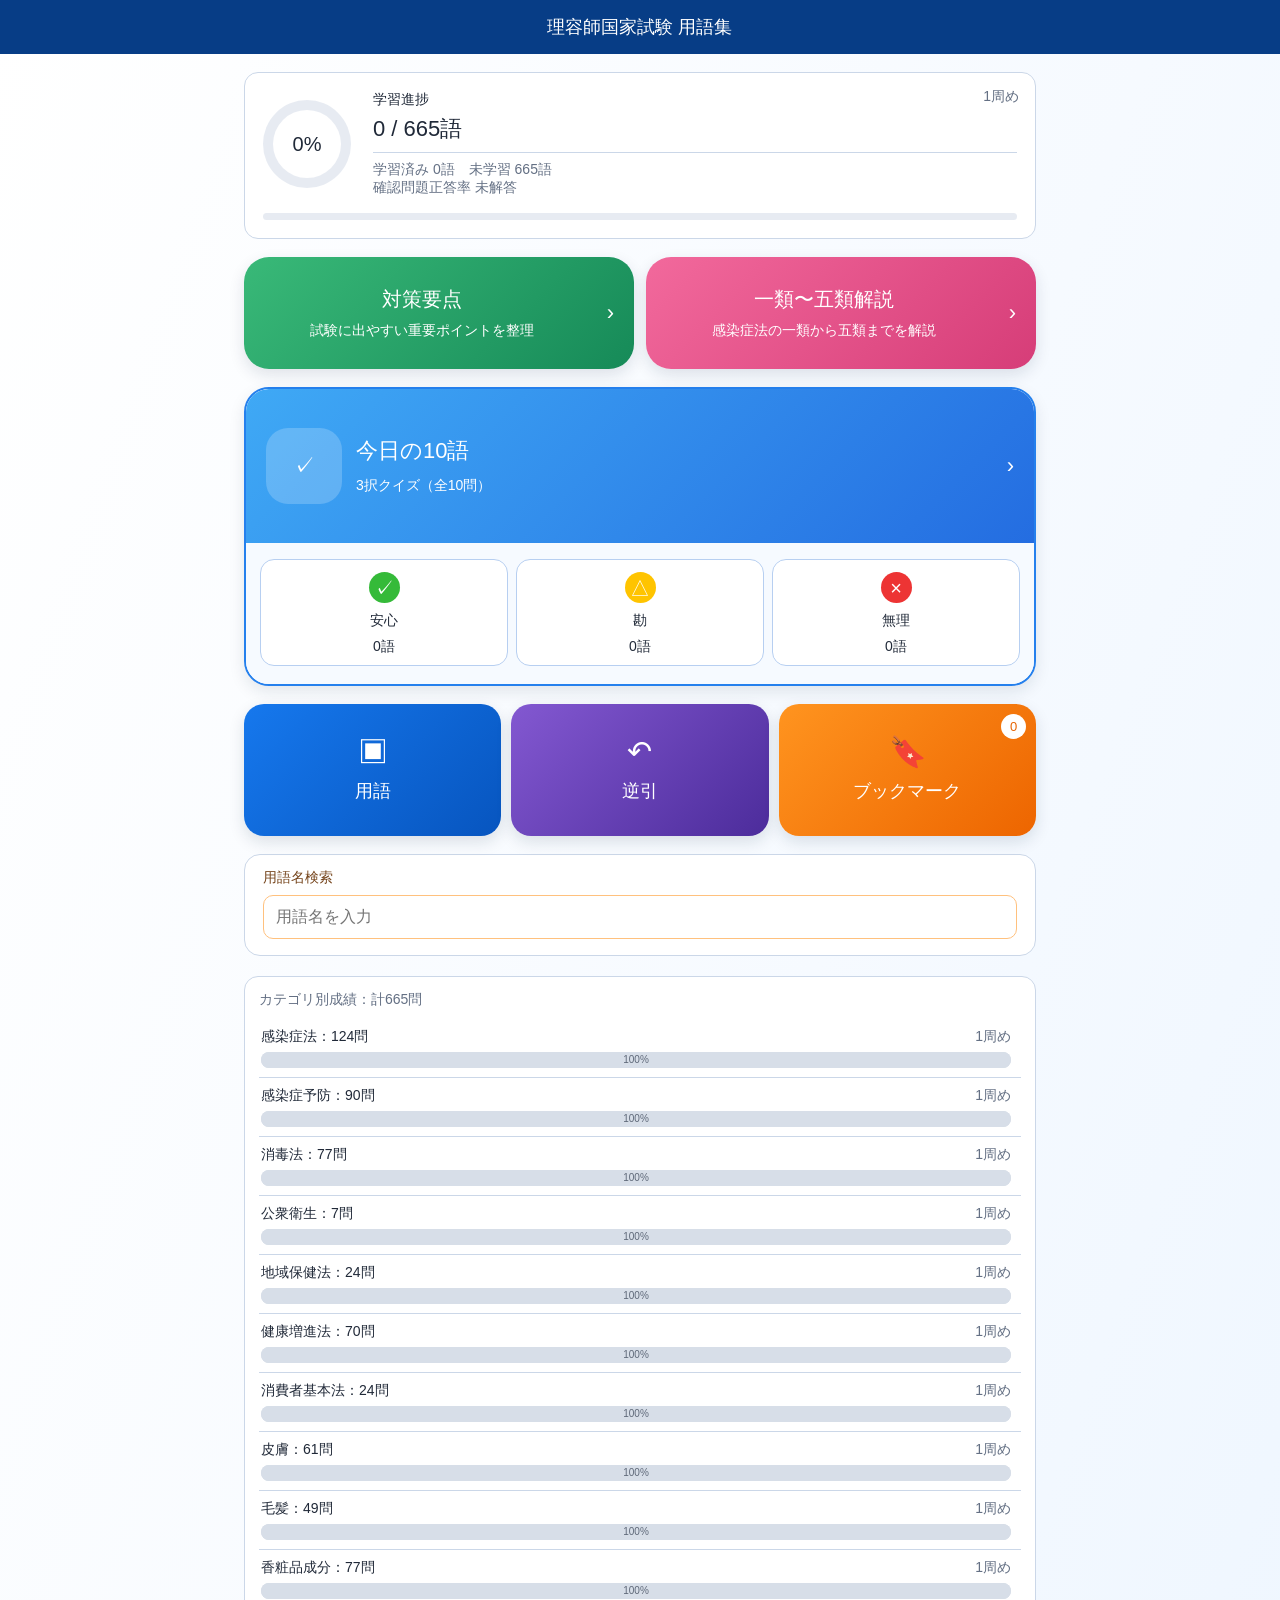
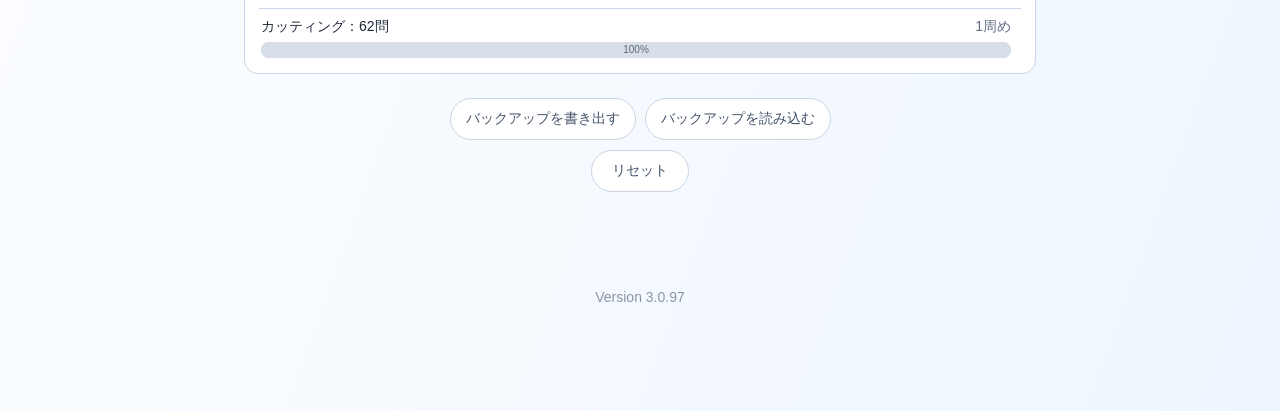
==== index.html @ 6ef1dea8 "Add files via upload" ====
<!doctype html>
<html lang="ja">
<head>
<meta charset="utf-8">
<meta name="viewport" content="width=device-width,initial-scale=1,viewport-fit=cover">
<title>理容師国家試験 用語集 Version 3.0.97</title>
<link rel="manifest" href="manifest.webmanifest">
<link rel="apple-touch-icon" href="apple-touch-icon.png">
<link rel="icon" type="image/png" sizes="32x32" href="favicon-32.png">
<link rel="icon" type="image/png" sizes="192x192" href="icon-192.png">
<link rel="stylesheet" href="style.css?v=3.0.97">
<style>
:root{--navy:#073d86;--blue:#3477d4;--line:#cbd7e8;--pale:#f5f9fe;--text:#202938;--muted:#647084;--green:#35ba39;--yellow:#ffc400;--red:#ed3434;--gray:#b9c2cf}*{box-sizing:border-box}body{margin:0;background:linear-gradient(110deg,#fff 0%,#f6faff 58%,#eef6ff 100%);color:var(--text);font-family:-apple-system,BlinkMacSystemFont,"Hiragino Sans","Yu Gothic",sans-serif;font-weight:400}.g-nav{position:sticky;top:0;z-index:30;display:grid;grid-template-columns:54px 1fr 54px;align-items:center;height:54px;padding:0 8px;background:var(--navy);color:#fff}.g-nav a{display:grid;place-items:center;height:44px;color:#fff;text-decoration:none;font-size:22px}.g-nav span{text-align:center;font-size:18px}.page{max-width:820px;margin:auto;padding:18px 14px 104px}.summary-card{display:grid;grid-template-columns:96px 1fr;gap:14px;align-items:center;padding:18px;border:1px solid var(--line);border-radius:14px;background:#fff}.ring{display:grid;place-items:center;width:88px;height:88px;border-radius:50%;background:conic-gradient(var(--blue) var(--progress),#e7ebf2 0);position:relative}.ring:before{content:'';position:absolute;inset:10px;border-radius:50%;background:#fff}.ring span{position:relative;font-size:20px}.summary-label{font-size:14px}.summary-main{margin:5px 0 8px;font-size:22px}.summary-sub{border-top:1px solid var(--line);padding-top:8px;font-size:14px;color:var(--muted)}.status-grid{display:grid;grid-template-columns:repeat(4,1fr);gap:8px;margin:13px 0 9px}.status-box{padding:12px 4px;border:1px solid var(--line);border-radius:12px;background:#fff;text-align:center;font-size:14px}.status-dot{display:block;width:18px;height:18px;margin:0 auto 7px;border-radius:50%}.status-box em{display:block;margin-top:3px;font-style:normal;font-size:16px}.status-box.safe .status-dot{background:var(--green)}.status-box.caution .status-dot{background:var(--yellow)}.status-box.danger .status-dot{background:var(--red)}.status-box.unlearned .status-dot{background:var(--gray)}.progress-line{height:7px;margin:12px 4px 22px;border-radius:9px;background:#e7ebf2;overflow:hidden}.progress-line i{display:block;height:100%;background:var(--blue)}.view-head{display:grid;grid-template-columns:42px 1fr 42px;align-items:center;margin-bottom:12px}.view-head button{height:40px;border:1px solid var(--line);border-radius:10px;background:#fff;font:inherit}.view-head h1{margin:0;text-align:center;font-size:18px;font-weight:400}.study-progress{height:7px;margin-bottom:15px;border-radius:6px;background:#e4eaf2;overflow:hidden}.study-progress i{display:block;height:100%;background:var(--blue)}.study-count{text-align:center;color:var(--muted);font-size:14px}.study-card,.term-card,.result-card{margin-top:12px;border:1px solid var(--line);border-radius:14px;background:#fff;overflow:hidden}.term-front{display:grid;place-items:center;min-height:230px;padding:24px;text-align:center}.term-front h2{margin:8px 0;font-size:22px;font-weight:400}.term-category{color:var(--muted);font-size:14px}.next-button{display:block;width:calc(100% - 28px);min-height:50px;margin:0 14px 14px;border:0;border-radius:10px;background:var(--navy);color:#fff;font:inherit;font-size:16px}.term-back{border-top:1px solid var(--line);padding:15px}.term-field{margin-bottom:13px;padding-bottom:13px;border-bottom:1px solid #e7ecf3}.term-label{margin-bottom:5px;color:var(--muted);font-size:14px}.term-value{line-height:1.72}.term-value ul{margin:0;padding-left:1.3em}.exam-points{margin-left:-5px;margin-right:-5px;padding:10px 7px;border:0;border-radius:8px;background:#fff8df}.source-details summary{padding:7px 0;color:var(--muted);font-size:14px;cursor:pointer}.source-content{padding:8px 0;font-size:14px;line-height:1.7}.source-content a{color:var(--navy)}.review-pill{display:inline-block;margin-top:6px;padding:3px 8px;border-radius:999px;background:#fff0cc;color:#765500;font-size:14px}.quiz{margin-top:14px;padding:14px;border-top:1px solid var(--line);background:#f8fbff}.quiz h3{margin:0 0 11px;font-size:16px;font-weight:400;line-height:1.6}.quiz-choice{display:flex;width:100%;min-height:46px;margin:7px 0;padding:10px;border:1px solid var(--line);border-radius:9px;background:#fff;text-align:left;font:inherit;line-height:1.5}.quiz-choice.correct{border-color:var(--green);background:#effbef}.quiz-choice.wrong{border-color:var(--red);background:#fff1f1}.quiz-result{margin-top:10px;padding:10px;border-radius:9px;background:#fff;line-height:1.6}.assessment{display:grid;grid-template-columns:repeat(4,minmax(0,1fr));gap:7px;padding:14px;border-top:1px solid var(--line)}.assessment button{min-width:0;min-height:48px;padding-left:3px;padding-right:3px;border:1px solid var(--line);border-radius:9px;background:#fff;font:inherit;font-size:14px}.assessment button.selected{box-shadow:0 0 0 2px var(--navy)}.next-review{padding:0 14px 12px;text-align:center;color:var(--muted);font-size:14px}.term-card summary{display:grid;grid-template-columns:22px minmax(0,1fr) auto;gap:8px;align-items:center;min-height:56px;padding:0 13px;cursor:pointer;list-style:none}.term-card summary::-webkit-details-marker{display:none}.term-card[open] .arrow{transform:rotate(90deg)}.term-card .next-button{display:block;width:calc(100% - 28px);min-height:50px;margin:0 14px 14px;border:0;border-radius:10px;background:var(--navy);color:#fff;font:inherit;font-size:16px}.term-back{border-top:1px solid var(--line)}.assessment-inline{display:grid;grid-template-columns:repeat(4,minmax(0,1fr));gap:6px;margin-top:12px}.assessment-inline button{min-width:0;min-height:42px;padding-left:2px;padding-right:2px;font-size:14px;border:1px solid var(--line);border-radius:8px;background:#fff}.empty{padding:40px 10px;text-align:center;color:var(--muted)}.result-card{padding:20px;text-align:center}.result-grid{display:grid;grid-template-columns:repeat(2,1fr);gap:8px;margin:16px 0}.result-grid div{padding:10px;border:1px solid var(--line);border-radius:9px}.due-label{color:#b32424;font-size:14px}@media(max-width:440px){.page{padding-left:11px;padding-right:11px}.summary-card{grid-template-columns:82px 1fr;padding:14px}.ring{width:76px;height:76px}.status-grid{gap:5px}.status-box{font-size:14px}.status-box em{font-size:14px}}

/* padding fix */
.inf-box, .box {
  padding: 16px 18px !important;
  line-height: 1.6;
}
</style>
<style>
.learning-mode-grid{display:grid;grid-template-columns:repeat(3,minmax(0,1fr));gap:10px;margin:0 0 18px}
.learning-mode-card{position:relative;display:grid;place-items:center;align-content:center;gap:12px;min-width:0;min-height:132px;padding:14px 6px;border:0;border-radius:20px;color:#fff;font:inherit;box-shadow:0 6px 16px rgba(16,35,63,.13)}
.learning-mode-card>span{font-size:30px;line-height:1}.learning-mode-card strong{font-size:18px;font-weight:400;white-space:nowrap}.learning-mode-card em{position:absolute;top:10px;right:10px;display:grid;place-items:center;min-width:25px;height:25px;padding:0 6px;border-radius:999px;background:#fff;color:#e66300;font-size:13px;font-style:normal}
.term-mode{background:linear-gradient(135deg,#1678ed,#0755bf)}.reverse-mode{background:linear-gradient(135deg,#8358d1,#4c2c9b)}.bookmark-mode{background:linear-gradient(135deg,#ff941f,#ed6500)}
.learning-card{height:calc(100svh - 112px);min-height:520px;overflow:hidden;border:1px solid var(--line);border-radius:24px;background:#fff;box-shadow:0 10px 30px rgba(0,0,0,.07)}
.learning-card>header{position:relative;z-index:2;height:68px;border-bottom:1px solid var(--line);background:#fff}.learning-card>header>span{position:absolute;top:18px;left:50%;transform:translateX(-50%);padding:8px 15px;border-radius:10px;background:#ef8a2f;color:#fff;font-size:13px;white-space:nowrap}.learning-card>header>em{position:absolute;top:27px;right:18px;color:var(--muted);font-size:12px;font-style:normal}
.learning-card-scroll{height:calc(100% - 68px);overflow-y:auto;overscroll-behavior:contain;-webkit-overflow-scrolling:touch}
.learning-hero{display:flex;align-items:center;justify-content:center;min-height:calc(100% - 1px);padding:32px 26px;text-align:center}.learning-hero h1{margin:0;font-size:42px;font-weight:400;line-height:1.35}
.learning-details{padding:0 26px}.learning-details>section{padding:22px 0;border-top:1px solid var(--line)}.learning-details h2{margin:0 0 10px;font-size:17px;font-weight:400}.learning-details div{font-size:16px;line-height:1.8}.learning-details .definition{color:#2f9470}.learning-details .point{color:#ef8a2f}.learning-details .mixup{color:#8a63b7}
.learning-actions{display:grid;grid-template-columns:repeat(3,1fr);gap:1px;margin-top:28px;border-top:1px solid var(--line);background:var(--line)}.learning-actions button{min-width:0;min-height:76px;padding:10px 3px;border:0;background:#fff;color:var(--text);font:inherit;font-size:12px}.learning-actions button span{display:block;margin-bottom:6px;font-size:21px}.learning-actions button:disabled{opacity:.4}
.reverse-question{font-size:30px;line-height:1.7}.reverse-answer{display:block;padding-top:16px}.reverse-answer>h1{margin:20px 26px 32px;text-align:center;font-size:40px;font-weight:400}
.related-list{display:grid;gap:7px;padding:14px 26px 22px;background:#fff}.related-list[hidden]{display:none}.related-list button{min-height:42px;border:1px solid var(--line);border-radius:9px;background:#fff;font:inherit}
@media(max-width:380px){.learning-mode-grid{gap:7px}.learning-mode-card{min-height:116px;border-radius:17px}.learning-mode-card strong{font-size:16px}.learning-card{height:calc(100svh - 102px);min-height:440px}.learning-hero h1{font-size:36px}.reverse-question{font-size:26px}}
</style>
<style>
.session-navigation{display:grid;grid-template-columns:1fr 1fr;gap:8px;padding:0 14px 14px}
.session-navigation button{min-height:50px;border:1px solid var(--line);border-radius:10px;background:#fff;color:var(--text);font:inherit;font-size:16px}
.session-navigation .session-next{border-color:var(--navy);background:var(--navy);color:#fff}
.status-box{color:var(--text);font:inherit;cursor:pointer;-webkit-tap-highlight-color:transparent}
.status-box:active{transform:scale(.98);filter:brightness(.98)}
.status-box:focus-visible{outline:3px solid rgba(52,119,212,.35);outline-offset:2px}
.status-message{position:fixed;z-index:60;left:50%;bottom:24px;transform:translateX(-50%);display:flex;align-items:center;gap:14px;width:min(520px,calc(100% - 28px));padding:14px 16px;border:1px solid var(--line);border-radius:12px;background:#fff;box-shadow:0 12px 30px rgba(16,35,63,.18);font-size:14px}
.status-message span{flex:1}.status-message button{width:36px;height:36px;border:1px solid var(--line);border-radius:9px;background:#fff;color:var(--text);font:inherit;font-size:20px}

/* padding fix */
.inf-box, .box {
  padding: 16px 18px !important;
  line-height: 1.6;
}
</style>
<style>
.status-bookmark{display:block;height:18px;margin:0 auto 7px;font-size:18px;line-height:18px}
@media(max-width:440px){.summary-main{font-size:18px;line-height:1.4}.status-bookmark{font-size:16px}}

/* padding fix */
.inf-box, .box {
  padding: 16px 18px !important;
  line-height: 1.6;
}
</style>
<style>
.g-nav .g-title{overflow:hidden;text-overflow:ellipsis;white-space:nowrap;font-size:18px}
.g-nav .header-nav-button{display:grid;place-items:center;width:44px;height:44px;padding:0;border:0;background:transparent;color:#fff;font:inherit;font-size:22px;line-height:1;cursor:pointer}
.g-nav .header-nav-button:focus-visible{outline:3px solid rgba(255,255,255,.55);outline-offset:-3px}.g-nav .header-nav-button[hidden]{visibility:hidden;display:grid!important}@media(max-width:440px){.g-nav .g-title{font-size:16px}}

/* padding fix */
.inf-box, .box {
  padding: 16px 18px !important;
  line-height: 1.6;
}
</style>
<style>
.flash-study-card{overflow:visible}
.flash-card{display:block;width:calc(100% - 28px);min-height:300px;margin:14px;padding:24px;border:1px solid var(--line);border-radius:14px;background-color:#FFF8D6;background-image:radial-gradient(circle at 10px 16px,#fff 0 4px,#d9d9d9 4.5px 5.5px,transparent 6px),repeating-linear-gradient(to bottom,transparent 0 31px,rgba(118,158,205,.22) 31px 32px);background-size:20px 34px,100% 32px;background-position:left top,left top;background-repeat:repeat-y,repeat;box-shadow:0 5px 14px rgba(16,35,63,.12);color:var(--text);font:inherit;text-align:left;cursor:pointer;touch-action:pan-y;-webkit-user-select:none;user-select:none;-webkit-tap-highlight-color:transparent}
.flash-card.is-back{background-color:#FDECEF;background-image:radial-gradient(circle at calc(100% - 10px) 16px,#fff 0 4px,#d9d9d9 4.5px 5.5px,transparent 6px),repeating-linear-gradient(to bottom,transparent 0 31px,rgba(118,158,205,.22) 31px 32px);background-size:20px 34px,100% 32px;background-position:right top,left top;background-repeat:repeat-y,repeat}
.flash-front{display:grid;grid-template-rows:auto 1fr;min-height:250px;text-align:center}
.flash-front .term-category,.flash-back .term-category{text-align:center;margin-bottom:14px}
.flash-front .flash-term-main{display:grid;place-items:center;align-self:stretch}
.flash-front h2{margin:8px 0;font-size:22px;font-weight:400}.term-reading{max-width:100%;margin-top:8px;color:var(--muted);font-size:14px;font-weight:400;line-height:1.5;text-align:center;white-space:normal;overflow-wrap:anywhere;writing-mode:horizontal-tb}
.recall-guide{margin-top:22px;color:var(--text);font-size:14px;line-height:1.6}.recall-guide>span{display:block;color:var(--muted);font-size:14px}.recall-guide>strong{display:block;margin-top:5px;font-size:14px;font-weight:400}.flash-hint{margin-top:14px;padding:10px;border:1px solid rgba(52,119,212,.25);border-radius:9px;background:rgba(255,255,255,.72);font-size:14px}.flash-hint span{display:block;margin-bottom:3px;color:var(--blue);font-size:14px}.flash-learning-actions{display:grid;grid-template-columns:repeat(2,minmax(0,1fr));gap:8px;padding:0 14px 8px}.flash-learning-actions button{min-width:0;min-height:44px;border:1px solid var(--navy);border-radius:9px;background:#fff;color:var(--navy);font:inherit;font-size:14px}.flash-learning-actions button:last-child{background:var(--navy);color:#fff}.flash-learning-actions button:disabled{opacity:.55}
.flash-back{min-height:250px}
.exam-points{background:transparent}
.flash-count-bottom{margin:14px 0 0;text-align:center;color:var(--muted);font-size:14px}
.flash-actions{padding:0 14px 7px}
.flash-actions button{width:100%;min-height:44px;border:1px solid var(--line);border-radius:9px;background:#fff;font:inherit}
@media(max-width:440px){.flash-card{min-height:270px;padding:18px}.flash-front{min-height:220px}.flash-front h2{font-size:22px}}

/* padding fix */
.inf-box, .box {
  padding: 16px 18px !important;
  line-height: 1.6;
}
</style>

<style>
.home-feature-grid{display:grid;grid-template-columns:repeat(2,minmax(0,1fr));gap:16px;margin:18px 0}
.home-feature-card{display:grid;grid-template-columns:76px minmax(0,1fr) 24px;gap:14px;align-items:center;min-height:154px;padding:20px;border:0;border-radius:25px;color:#fff;text-align:left;font:inherit;cursor:pointer;box-shadow:0 6px 16px rgba(16,35,63,.12)}
.feature-flash{background:linear-gradient(135deg,#3fa9f5 0%,#246de1 100%)}
.feature-weak{background:linear-gradient(135deg,#ffb43f 0%,#ff781f 100%)}
.home-feature-icon{display:grid;place-items:center;width:76px;height:76px;border-radius:22px;background:rgba(255,255,255,.20);font-size:22px;line-height:1}
.home-feature-copy{min-width:0}.home-feature-copy strong{display:block;font-size:22px;font-weight:400;white-space:nowrap}.home-feature-copy small{display:block;margin-top:10px;font-size:14px;line-height:1.4;color:#fff}
.home-feature-arrow{justify-self:end;font-size:22px;font-weight:300;line-height:1}
.home-bookmark-card{display:grid;grid-template-columns:44px minmax(0,1fr) 24px;grid-template-rows:auto;gap:12px;align-items:center;width:100%;min-width:0;min-height:76px;margin:0 0 18px;padding:14px 18px;border:1px solid var(--line);border-radius:16px;background:#fff;color:var(--text);text-align:left;font:inherit;cursor:pointer;overflow:hidden}.home-bookmark-card>span:first-child{display:grid;grid-column:1;grid-row:1;place-items:center;width:44px;font-size:22px;line-height:1}.home-bookmark-card>span:nth-child(2){display:block;grid-column:2;grid-row:1;min-width:0;writing-mode:horizontal-tb;word-break:keep-all;overflow-wrap:normal}.home-bookmark-card strong{display:block;max-width:100%;font-size:18px;font-weight:400;line-height:1.35;white-space:nowrap;writing-mode:horizontal-tb}.home-bookmark-card small{display:block;margin-top:3px;color:var(--muted);font-size:14px;line-height:1.35;white-space:nowrap;writing-mode:horizontal-tb}.home-bookmark-card .home-feature-arrow{grid-column:3;grid-row:1;justify-self:end;align-self:center;color:var(--blue);font-size:22px;line-height:1;writing-mode:horizontal-tb}
.flash-card{height:clamp(360px,62vh,560px);min-height:0;overflow:hidden}.flash-front,.flash-back{height:100%;min-height:0}.flash-back{overflow-y:auto;overscroll-behavior:contain;padding-right:5px}.flash-front{align-content:stretch;overflow-y:auto;overscroll-behavior:contain}
@media(max-width:620px){.home-feature-grid{gap:10px}.home-feature-card{grid-template-columns:58px minmax(0,1fr) 18px;gap:10px;min-height:128px;padding:14px;border-radius:20px}.home-feature-icon{width:58px;height:58px;border-radius:17px;font-size:22px}.home-feature-copy strong{font-size:20px}.home-feature-copy small{font-size:14px}.home-feature-arrow{font-size:22px}}
@media(max-width:440px){.home-feature-grid{grid-template-columns:repeat(2,minmax(0,1fr));gap:8px}.home-feature-card{grid-template-columns:1fr 15px;grid-template-rows:auto auto;min-height:150px;padding:12px}.home-feature-icon{grid-column:1;width:50px;height:50px;font-size:22px}.home-feature-copy{grid-column:1/-1}.home-feature-copy strong{font-size:18px;white-space:normal}.home-feature-copy small{margin-top:5px;font-size:14px}.home-feature-arrow{grid-column:2;grid-row:1;align-self:center;font-size:22px}.home-bookmark-card{grid-template-columns:40px minmax(0,1fr) 20px;gap:10px;min-height:74px;padding:13px 15px}.home-bookmark-card>span:first-child{width:40px;font-size:22px}.home-bookmark-card strong{font-size:16px}.home-bookmark-card small{font-size:14px}.home-bookmark-card .home-feature-arrow{font-size:22px}.flash-card{height:clamp(340px,58vh,500px);padding:18px}}

/* padding fix */
.inf-box, .box {
  padding: 16px 18px !important;
  line-height: 1.6;
}
</style>
<style>
.quiz-progress-card{grid-template-columns:96px minmax(0,1fr);margin-bottom:18px}.quiz-progress-card .quiz-progress-line{grid-column:1/-1;width:100%;margin:2px 0 0}.quiz-home-group,.card-home-group{overflow:hidden;border-radius:25px;background:#fff;box-shadow:0 6px 16px rgba(16,35,63,.10)}.quiz-home-group{margin-bottom:18px;border:2px solid #2580ed}.card-home-group{margin-bottom:18px;border:2px solid #ff8a1d}.quiz-home-group .home-feature-card,.card-home-group .home-feature-card{width:100%;margin:0;border-radius:22px 22px 0 0;box-shadow:none}.quiz-home-results{padding:16px 14px 18px;background:#f6faff}.quiz-home-results h2{margin:0 0 13px;font-size:18px;font-weight:400}.quiz-home-results>div{display:grid;grid-template-columns:repeat(4,minmax(0,1fr));gap:8px}.quiz-home-results button{display:grid;justify-items:center;align-content:center;min-width:0;min-height:101px;padding:12px 3px 9px;border:1px solid #b7cff1;border-radius:14px;background:#fff;color:var(--text);font:inherit;cursor:pointer}.quiz-home-results button>span{display:grid;place-items:center;width:31px;height:31px;margin-bottom:8px;border-radius:50%;background:var(--green);color:#fff;font-size:20px;line-height:1}.quiz-home-results .result-second>span{background:var(--yellow)}.quiz-home-results .result-wrong>span{background:var(--red)}.quiz-home-results .result-unable>span{background:transparent;font-size:22px}.quiz-home-results button strong{font-size:14px;font-weight:400;line-height:1.35}.quiz-home-results button em{margin-top:8px;font-style:normal;font-size:20px;white-space:nowrap}.card-home-group .home-bookmark-card{margin:0;border:0;border-top:1px solid #ffd3a7;border-radius:0 0 22px 22px;background:#fff9f1}.card-home-group .home-bookmark-card .home-feature-arrow{color:#ff7a10}
@media(max-width:440px){.quiz-progress-card{grid-template-columns:82px minmax(0,1fr)}.quiz-home-group,.card-home-group{border-radius:20px}.quiz-home-group .home-feature-card,.card-home-group .home-feature-card{grid-template-columns:58px minmax(0,1fr) 18px;grid-template-rows:auto;min-height:126px;padding:14px;border-radius:18px 18px 0 0}.quiz-home-group .home-feature-icon,.card-home-group .home-feature-icon{grid-column:1;width:58px;height:58px}.quiz-home-group .home-feature-copy,.card-home-group .home-feature-copy{grid-column:2}.quiz-home-group .home-feature-arrow,.card-home-group .home-feature-arrow{grid-column:3;grid-row:1}.quiz-home-results{padding:14px 10px 16px}.quiz-home-results h2{font-size:16px}.quiz-home-results>div{gap:5px}.quiz-home-results button{min-height:93px;padding:10px 2px 8px;border-radius:11px}.quiz-home-results button>span{width:28px;height:28px;font-size:18px}.quiz-home-results button strong{font-size:14px}.quiz-home-results button em{font-size:16px}.card-home-group .home-bookmark-card{border-radius:0 0 18px 18px}}

/* padding fix */
.inf-box, .box {
  padding: 16px 18px !important;
  line-height: 1.6;
}
</style>
<style>
.quiz-home-results button em{font-size:14px}
@media(max-width:440px){.quiz-home-results button em{font-size:14px}}

/* padding fix */
.inf-box, .box {
  padding: 16px 18px !important;
  line-height: 1.6;
}
</style>
<style>
.flash-card.flash-progressive{cursor:default}
.flash-progressive .flash-front{display:block;overflow-y:auto;text-align:center}
.flash-progressive .flash-term-main{display:block}
.flash-progressive .flash-answer{margin-top:18px;text-align:left}
.flash-progressive .flash-answer .term-field:last-child{margin-bottom:0}
.flash-learning-actions.flash-learning-single{grid-template-columns:1fr}
.flash-learning-actions.flash-learning-single button{background:var(--navy);color:#fff}
.flash-back-navigation{padding:0 14px 14px}
.flash-back-navigation button{width:100%;min-height:44px;border:1px solid var(--line);border-radius:9px;background:#fff;color:var(--text);font:inherit}

/* padding fix */
.inf-box, .box {
  padding: 16px 18px !important;
  line-height: 1.6;
}
</style>
<style>
.today-session-head{min-height:70px;margin:0;border:2px solid #2580ed;border-bottom:0;border-radius:24px 24px 0 0;background:linear-gradient(135deg,#3fa9f5 0%,#246de1 100%);color:#fff}
.today-session-head h1{font-size:22px}.today-study-count{margin:0;padding:10px 14px 8px;border-left:2px solid #2580ed;border-right:2px solid #2580ed;background:#f6faff;color:#41617f}
.today-study-progress{height:8px;margin:0;padding:0;border-left:2px solid #2580ed;border-right:2px solid #2580ed;border-radius:0;background:#e8f1fd}.today-study-progress i{background:#2580ed}
.today-study-card{margin:0;border:2px solid #2580ed;border-top:0;border-radius:0 0 24px 24px;box-shadow:0 6px 16px rgba(36,109,225,.12)}
.today-study-card .term-front{min-height:170px;background:linear-gradient(135deg,#3fa9f5 0%,#246de1 100%);color:#fff}.today-study-card .term-front .term-category{color:rgba(255,255,255,.82)}
.today-study-card .today-quiz{margin:0;padding:18px 16px 16px;border-top:0;background:#f6faff}.today-study-card .quiz-choice{border-color:#b7cff1;border-radius:14px}.today-study-card .unable-button{border-color:#b7cff1;background:#fff;border-radius:14px}
.flash-study-progress i{background:#ff8a1d}.flash-study-card{border:2px solid #ff8a1d;border-radius:24px;background:#fff9f1;box-shadow:0 6px 16px rgba(255,122,31,.12)}
.flash-study-card .flash-card{border-color:#ffc17e;border-radius:20px;box-shadow:0 4px 12px rgba(133,75,20,.10)}
.flash-study-card .flash-hint{border-color:#ffc17e;background:#fff9f1}.flash-study-card .flash-hint span{color:#e76f00}
.flash-study-card .flash-learning-single button{border-color:#ff8a1d;background:linear-gradient(135deg,#ffb43f 0%,#ff781f 100%)}
.flash-study-card .flash-actions button{border-color:#ffc17e;background:#fff9f1;color:#b55500}.flash-study-card .flash-back-navigation button{border-color:#ffd3a7;background:#fff;color:#75441b}
@media(max-width:440px){.today-session-head{min-height:62px;border-radius:20px 20px 0 0}.today-session-head h1{font-size:20px}.today-study-card{border-radius:0 0 20px 20px}.today-study-card .term-front{min-height:145px}.flash-study-card{border-radius:20px}.flash-study-card .flash-card{border-radius:17px}}

/* padding fix */
.inf-box, .box {
  padding: 16px 18px !important;
  line-height: 1.6;
}
</style>
<style>
.today-session-head{grid-template-columns:minmax(0,1fr) auto;padding:0 18px;gap:12px}
.today-session-head>span:first-child{display:none}.today-session-head h1{text-align:left}.today-header-count{color:#fff;font-size:14px;white-space:nowrap}
.today-study-progress{border-top:0}.today-study-card .term-front{min-height:150px;background:#fff;color:var(--text);padding-bottom:18px}.today-study-card .term-front .term-category{color:var(--muted)}
.today-study-card .today-quiz{padding-top:0;background:#f6faff}.today-study-card .today-quiz h3{margin:0 -16px 16px;padding:0 24px 20px;background:#fff;color:var(--text)}
.today-study-card .quiz-choice{border-color:#2580ed;background:linear-gradient(135deg,#3fa9f5 0%,#246de1 100%);color:#fff;box-shadow:0 3px 8px rgba(36,109,225,.12)}
.today-study-card .quiz-choice.correct{border-color:var(--green);background:#effbef;color:var(--text)}.today-study-card .quiz-choice.wrong{border-color:var(--red);background:#fff1f1;color:var(--text)}
.today-study-card .term-front h2,.today-study-card .today-term-reading{max-width:100%;white-space:normal;line-break:strict;overflow-wrap:anywhere}
.today-study-card .quiz-choice{align-items:center;overflow:hidden;white-space:normal;word-break:normal;overflow-wrap:anywhere;line-break:strict}
@media(max-width:440px){.today-session-head{padding:0 14px;gap:8px}.today-session-head h1{font-size:18px}.today-header-count{font-size:14px}.today-study-card .today-quiz h3{padding-left:20px;padding-right:20px}}

/* padding fix */
.inf-box, .box {
  padding: 16px 18px !important;
  line-height: 1.6;
}
</style>
<style>
.today-session-head{position:relative;display:flex;align-items:center;justify-content:center;padding-left:76px;padding-right:76px}
.today-session-head h1{width:100%;text-align:center}
.today-session-head .today-header-count{position:absolute;right:18px;top:50%;transform:translateY(-50%)}
@media(max-width:440px){.today-session-head{padding-left:64px;padding-right:64px}.today-session-head .today-header-count{right:14px}}

/* padding fix */
.inf-box, .box {
  padding: 16px 18px !important;
  line-height: 1.6;
}
</style>
<style>
.flash-study-card{padding-top:1px}
.flash-study-card .flash-card{position:relative;height:clamp(300px,52vh,440px);margin-top:12px;margin-bottom:10px;padding:20px}
.flash-progressive .flash-front{height:100%;padding:2px 0 8px;overscroll-behavior:contain}
.flash-progressive .flash-hint+.flash-hint{display:none}
.flash-bookmark{position:absolute;z-index:2;top:12px;right:12px;width:42px;height:42px;border:1px solid #ffc17e;border-radius:50%;background:#fff;color:#b55500;font:inherit;font-size:22px;line-height:1;cursor:pointer;filter:grayscale(1);opacity:.62}.flash-bookmark.is-bookmarked{background:#fff0d9;filter:none;opacity:1}
.flash-learning-actions{padding-bottom:10px}.flash-learning-actions.flash-learning-single button{min-height:48px;font-size:16px}
.flash-compact-nav{display:grid;grid-template-columns:1fr auto 1fr;gap:10px;align-items:center;padding:0 14px 14px}.flash-compact-nav button{min-height:42px;border:1px solid #ffd3a7;border-radius:10px;background:#fff;color:#75441b;font:inherit}.flash-compact-nav button:last-child{justify-self:stretch}.flash-compact-nav span{min-width:76px;text-align:center;color:var(--muted);font-size:14px}
@media(max-width:440px){.flash-study-card .flash-card{height:clamp(280px,50vh,390px);padding:16px}.flash-bookmark{top:10px;right:10px;width:38px;height:38px;font-size:20px}.flash-compact-nav{gap:7px;padding-left:10px;padding-right:10px}.flash-compact-nav span{min-width:68px;font-size:14px}}

/* padding fix */
.inf-box, .box {
  padding: 16px 18px !important;
  line-height: 1.6;
}
</style>
<style>
.flash-study-card{border:0;background:transparent;box-shadow:none}
.flash-bookmark{top:auto;right:auto;bottom:12px;left:12px}
@media(max-width:440px){.flash-bookmark{top:auto;right:auto;bottom:10px;left:10px}}

/* padding fix */
.inf-box, .box {
  padding: 16px 18px !important;
  line-height: 1.6;
}
</style>
<style>
.flash-study-card .memory-card{height:clamp(240px,44vh,340px);padding:0;border:1px solid #d7dde6;border-radius:10px;background:#fff;background-image:none;box-shadow:5px 5px 0 #eef1f5,10px 10px 0 #e2e7ee;color:var(--text);overflow:hidden}
.memory-card-scroll{height:100%;padding:0 22px 54px;overflow-y:auto;overscroll-behavior:contain;scrollbar-width:thin;scrollbar-color:#c7ced8 transparent}
.memory-card-front{position:relative;display:grid;place-content:center;min-height:100%;padding:28px 18px 50px;text-align:center}.memory-card-front:before,.memory-card-front:after{content:'';position:absolute;top:18px;width:12px;height:12px;border:2px solid #aeb7c3;border-radius:50%;background:#f1f3f6}.memory-card-front:before{left:22px}.memory-card-front:after{left:48px}
.memory-card-front h2{margin:10px 0 0;font-size:22px;font-weight:400;line-height:1.45}.memory-scroll-guide{position:absolute;right:0;bottom:18px;left:0;color:var(--muted);font-size:14px}
.memory-card-answer{min-height:100%;padding:24px 4px 42px;border-top:1px solid #e2e6ec;text-align:left}.memory-card-answer .term-field:last-child{margin-bottom:0}
.memory-card .flash-bookmark{top:auto;right:auto;bottom:12px;left:12px}
@media(max-width:440px){.flash-study-card .memory-card{height:clamp(230px,42vh,310px);margin-right:8px;margin-left:8px}.memory-card-scroll{padding-right:17px;padding-left:17px}.memory-card-front{padding-right:12px;padding-left:12px}.memory-card-front:before{left:16px}.memory-card-front:after{left:40px}.memory-card-front h2{font-size:22px}.memory-card .flash-bookmark{bottom:10px;left:10px}}

/* padding fix */
.inf-box, .box {
  padding: 16px 18px !important;
  line-height: 1.6;
}
</style>
<style>
.flash-study-card .memory-card{border:2px solid #ff9a32;border-top-width:6px;background:#fff;box-shadow:5px 5px 0 #fff0dc,10px 10px 0 #ffe0b9}
.memory-card-front{padding-top:38px;padding-bottom:44px}.memory-card-front:before,.memory-card-front:after{display:none}
.memory-card-front .term-category{position:absolute;top:14px;right:14px;padding:4px 9px;border-radius:999px;background:#fff0dc;color:#c35d00;font-size:14px;line-height:1.35}
.memory-card-front h2{margin-bottom:7px}.memory-card-reading{color:var(--muted);font-size:14px;line-height:1.5}
.memory-card-answer{border-top:2px solid #ffd3a2}.memory-card-answer .term-label{color:#c35d00}.memory-card-answer .exam-points{border-left:4px solid #ff9a32;background:#fff8ef}
.memory-card .flash-bookmark{border-color:#ff9a32;color:#c35d00}.memory-card .flash-bookmark.is-bookmarked{background:#ffe8c8}
@media(max-width:440px){.memory-card-front .term-category{top:11px;right:11px;font-size:14px}.memory-card-reading{font-size:14px}}

/* padding fix */
.inf-box, .box {
  padding: 16px 18px !important;
  line-height: 1.6;
}
</style>
<style>
.whiteboard-study{margin:0;background:transparent}.whiteboard-stack{display:grid;gap:14px}.whiteboard{position:relative;height:clamp(215px,31vh,285px);border:7px solid #d4d8dc;border-right-color:#aeb4ba;border-bottom-color:#969da4;border-radius:9px;background:#fff;box-shadow:0 7px 0 #737b82,0 13px 18px rgba(25,35,45,.20);overflow:hidden}
.whiteboard:before{content:'';position:absolute;z-index:2;inset:0;border:2px solid #f4f5f6;pointer-events:none}.whiteboard-scroll{height:100%;padding:14px 16px 48px;overflow-y:auto;overscroll-behavior:contain;scrollbar-width:thin;scrollbar-color:#f39a3d transparent}.whiteboard-category,.whiteboard-fields .term-label{display:table;padding:4px 10px;border-radius:5px;background:#ef7d18;color:#fff;font-size:14px;line-height:1.35}.whiteboard-category{margin-left:auto}.whiteboard h2{margin:7px 0 2px;text-align:center;font-size:22px;font-weight:400;line-height:1.35}.whiteboard-reading{text-align:center;color:var(--muted);font-size:14px}.whiteboard-fields{margin-top:13px}.whiteboard-fields .term-field{margin-bottom:9px;padding-bottom:9px}.whiteboard-fields .term-label{margin-bottom:6px}.whiteboard-fields .term-value{font-size:14px;line-height:1.55}.whiteboard-fields .exam-points{margin-right:0;margin-left:0;padding:0 0 9px;border-left:0;background:transparent}
.whiteboard-bookmark{position:absolute;z-index:4;bottom:8px;left:9px;width:34px;height:34px;border:1px solid #ef7d18;border-radius:7px;background:#fff;color:#bd5700;font:inherit;font-size:18px;filter:grayscale(1);opacity:.62}.whiteboard-bookmark.is-bookmarked{background:#ffe5c8;filter:none;opacity:1}.board-eraser{position:absolute;z-index:4;right:10px;bottom:7px;width:48px;height:20px;border:1px solid #713b16;border-radius:4px 4px 2px 2px;background:linear-gradient(#bd6c2d 0 47%,#252525 48% 100%);box-shadow:0 2px 3px rgba(0,0,0,.22);transform:rotate(-3deg)}.board-eraser i{position:absolute;top:4px;right:8px;left:8px;height:2px;background:rgba(255,255,255,.35)}
.whiteboard-navigation{display:grid;grid-template-columns:1fr auto 1fr;gap:9px;align-items:center;margin-top:20px}.whiteboard-navigation button{min-height:44px;border:0;border-radius:10px;background:#ef7d18;color:#fff;font:inherit;font-size:14px}.whiteboard-navigation button:disabled{opacity:.42}.whiteboard-navigation span{min-width:96px;text-align:center;color:var(--muted);font-size:14px}
@media(max-width:440px){.whiteboard-stack{gap:12px}.whiteboard{height:clamp(205px,30vh,255px);border-width:6px}.whiteboard-scroll{padding:11px 12px 44px}.whiteboard h2{font-size:18px}.whiteboard-fields{margin-top:10px}.whiteboard-fields .term-value{font-size:14px}.whiteboard-navigation{gap:6px;margin-top:17px}.whiteboard-navigation span{min-width:82px;font-size:14px}.board-eraser{right:8px;bottom:6px;width:44px}}

/* padding fix */
.inf-box, .box {
  padding: 16px 18px !important;
  line-height: 1.6;
}
</style>
<style>
.whiteboard{border:4px solid #ef7d18;border-right-color:#d8690c;border-bottom-color:#c75c05;border-radius:12px;box-shadow:0 4px 0 #a94b00,0 9px 16px rgba(168,75,0,.18)}
.whiteboard:before{inset:4px;border:1px solid #ffd3a8;border-radius:6px}
.whiteboard-scroll{padding:0 16px 48px;scrollbar-color:#ef7d18 transparent}.whiteboard-front{position:relative;display:grid;place-content:center;min-height:calc(100% + 48px);padding:36px 12px 46px}.whiteboard-front .whiteboard-category{position:absolute;top:14px;right:0}.whiteboard-front h2{margin:0 0 3px}.whiteboard-fields{min-height:100%;margin-top:0;padding:18px 0 40px;border-top:1px solid #ffd3a8}
.board-eraser{right:11px;bottom:9px;width:44px;height:16px;border:0;border-radius:8px;background:#252a30;box-shadow:0 2px 4px rgba(0,0,0,.22);transform:none}.board-eraser:after{content:'';position:absolute;top:3px;right:4px;width:9px;height:10px;border-radius:5px;background:#ef7d18}.board-eraser i{display:none}
@media(max-width:440px){.whiteboard{border-width:4px}.whiteboard-scroll{padding-right:12px;padding-left:12px}.whiteboard-front{padding-right:8px;padding-left:8px}.whiteboard-front .whiteboard-category{top:11px;right:0}.whiteboard-fields{padding-top:15px}.board-eraser{right:9px;bottom:8px;width:40px;height:15px}}

/* padding fix */
.inf-box, .box {
  padding: 16px 18px !important;
  line-height: 1.6;
}
</style>
<style>
.whiteboard{height:clamp(245px,36vh,330px)}
.whiteboard-category,.whiteboard-fields .term-label{font-size:14px}
.whiteboard h2{font-size:22px}.whiteboard-reading{font-size:14px}.whiteboard-fields .term-value{font-size:14px}
@media(max-width:440px){.whiteboard{height:clamp(235px,35vh,300px)}.whiteboard h2{font-size:20px}.whiteboard-fields .term-value{font-size:14px}}

/* padding fix */
.inf-box, .box {
  padding: 16px 18px !important;
  line-height: 1.6;
}
</style>
<style>

/* padding fix */
.inf-box, .box {
  padding: 16px 18px !important;
  line-height: 1.6;
}
</style>
<style>
.whiteboard-category,.whiteboard-fields .term-label{font-size:16px}
.whiteboard h2{font-size:22px}.whiteboard-reading{font-size:14px}.whiteboard-fields .term-value{font-size:16px}
.whiteboard-navigation{position:fixed;z-index:45;right:0;bottom:0;left:0;grid-template-columns:1fr auto 1fr;width:min(820px,100%);margin:0 auto;padding:10px 14px calc(10px + env(safe-area-inset-bottom));border-top:1px solid #ffd0a6;background:rgba(255,249,242,.97);box-shadow:0 -6px 18px rgba(88,45,8,.14);backdrop-filter:blur(8px)}
@media(max-width:440px){.whiteboard h2{font-size:22px}.whiteboard-fields .term-value{font-size:16px}.whiteboard-navigation{padding-right:11px;padding-left:11px}}

/* padding fix */
.inf-box, .box {
  padding: 16px 18px !important;
  line-height: 1.6;
}
</style>
<style>
.whiteboard-navigation{grid-template-columns:1fr 1fr}.whiteboard-navigation span{display:none}
.whiteboard-position{position:absolute;z-index:4;right:10px;bottom:9px;padding:3px 7px;border-radius:6px;background:#fff7ee;color:#b95400;font-size:14px;line-height:1.4}
.board-eraser{right:92px}
@media(max-width:440px){.whiteboard-position{right:9px;bottom:8px;font-size:14px}.board-eraser{right:82px}}

/* padding fix */
.inf-box, .box {
  padding: 16px 18px !important;
  line-height: 1.6;
}
</style>
<style>
@keyframes barberProgress{from{background-position:0 0}to{background-position:34px 0}}
.quiz-progress-line,.today-study-progress{height:7px;border:0;border-radius:999px;background:#e7ebf2;overflow:hidden}
.quiz-progress-line i,.today-study-progress i{display:block;height:100%;border-radius:999px;background:repeating-linear-gradient(135deg,#e83b3b 0 8px,#fff 8px 16px,#2878df 16px 24px);background-size:34px 34px;animation:barberProgress 2.4s linear infinite;will-change:background-position}

/* padding fix */
.inf-box, .box {
  padding: 16px 18px !important;
  line-height: 1.6;
}
</style>
<style>
.today-study-progress i{animation:none}
.today-session-head,.today-study-count,.today-header-count{display:none!important}
.today-study-progress{margin:-5px 0 12px;border-radius:0}
.today-study-progress i{border-radius:0}
.today-study-card{border:2px solid #2580ed;border-radius:24px}
@media(max-width:440px){.today-study-card{border-radius:20px}}

/* padding fix */
.inf-box, .box {
  padding: 16px 18px !important;
  line-height: 1.6;
}
</style>
<style>
.home-term-search{padding:14px 18px 16px;border-top:1px solid #ffd3a7;background:#fff9f1}.home-term-search label{display:block;margin-bottom:8px;color:#75441b;font-size:14px}.home-term-search input{width:100%;min-height:44px;padding:9px 12px;border:1px solid #ffc17e;border-radius:10px;background:#fff;color:var(--text);font:inherit;font-size:16px}.term-search-results{display:grid;gap:6px;max-height:220px;margin-top:8px;overflow-y:auto}.term-search-results:empty{display:none}.term-search-results button{display:grid;grid-template-columns:minmax(0,1fr) auto;gap:10px;align-items:center;width:100%;padding:9px 11px;border:1px solid #ffd3a7;border-radius:9px;background:#fff;color:var(--text);text-align:left;font:inherit}.term-search-results button span{overflow:hidden;text-overflow:ellipsis;white-space:nowrap}.term-search-results button small{color:var(--muted);font-size:14px}.term-search-results p{margin:5px 0;color:var(--muted);font-size:14px}.backup-panel{display:flex;flex-wrap:wrap;justify-content:center;gap:9px;margin:24px 0 8px}.backup-panel button{min-height:42px;padding:9px 15px;border:1px solid #cbd5e1;border-radius:999px;background:#fff;color:#43536b;font:inherit;font-size:14px}.glossary-reset{margin-top:10px}
.whiteboard{touch-action:pan-y}.whiteboard-scroll-position{margin-top:12px;padding:8px 2px 2px;text-align:right;color:#b95400;font-size:14px;line-height:1.4}.whiteboard-category-nav{position:fixed;z-index:45;right:0;bottom:0;left:0;display:flex;gap:7px;width:min(820px,100%);margin:0 auto;padding:10px 14px calc(10px + env(safe-area-inset-bottom));overflow-x:auto;border-top:1px solid #ffd0a6;background:rgba(255,249,242,.97);box-shadow:0 -6px 18px rgba(88,45,8,.14);backdrop-filter:blur(8px);scrollbar-width:thin}.whiteboard-category-nav button{flex:0 0 auto;min-height:40px;padding:8px 13px;border:1px solid #ffb56f;border-radius:999px;background:#fff;color:#a84d00;font:inherit;font-size:14px;white-space:nowrap}.whiteboard-category-nav button.selected{border-color:#ef7d18;background:#ef7d18;color:#fff}.whiteboard-study{padding-bottom:70px}
@media(max-width:440px){.home-term-search{padding:12px 14px 14px}.backup-panel{gap:7px}.backup-panel button{padding-right:12px;padding-left:12px;font-size:14px}.whiteboard-category-nav{padding-right:11px;padding-left:11px}.whiteboard-category-nav button{font-size:14px}.whiteboard-scroll-position{font-size:14px}}

/* padding fix */
.inf-box, .box {
  padding: 16px 18px !important;
  line-height: 1.6;
}
</style>
<style>
.home-term-search{margin:0 0 18px;border:1px solid var(--line);border-radius:16px;background:#fff}
.home-top-links{margin:18px 0}.home-top-links.home-feature-grid{gap:12px}.home-top-links .home-feature-card{grid-template-columns:minmax(0,1fr) 26px;gap:8px;align-items:center;min-height:112px;padding:18px 20px;text-decoration:none}.home-top-links .home-feature-copy{grid-column:1;grid-row:auto;text-align:center}.home-top-links .home-feature-copy strong{font-size:20px;white-space:normal;line-height:1.35}.home-top-links .home-feature-copy small{margin-top:8px;line-height:1.4}.home-top-links .home-feature-arrow{grid-column:2;grid-row:auto;align-self:center;font-size:22px}.feature-points{background:linear-gradient(135deg,#39b978 0%,#168a58 100%)}.feature-infection{background:linear-gradient(135deg,#f2699c 0%,#d63d78 100%)}@media(max-width:620px){.home-top-links .home-feature-card{min-height:104px;padding:16px}.home-top-links .home-feature-copy strong{font-size:18px}.home-top-links .home-feature-copy small{font-size:14px}}@media(max-width:440px){.home-top-links .home-feature-card{min-height:98px;padding:14px}.home-top-links .home-feature-copy strong{font-size:16px}}
.whiteboard-category-nav{right:auto;left:50%;width:min(820px,100vw);max-width:100vw;margin:0;transform:translate3d(-50%,0,0);backface-visibility:hidden;will-change:transform;contain:layout paint;-webkit-backdrop-filter:none;backdrop-filter:none;background:#fff9f2}

/* padding fix */
.inf-box, .box {
  padding: 16px 18px !important;
  line-height: 1.6;
}
</style>
</head>
<body>
<nav class="g-nav"><button id="glossaryBack" class="header-nav-button" type="button" onclick="Glossary.back()" aria-label="戻る" hidden>‹</button><span class="g-title">理容師国家試験 用語集</span><button id="glossaryHome" class="header-nav-button" type="button" onclick="Glossary.home()" aria-label="ホームへ戻る" hidden>⌂</button></nav>
<main class="page" id="app"></main>
<script src="glossaryData.js?v=3.0.97"></script>
<script src="glossaryQuizData.js?v=3.0.97"></script>
<script src="infectionDiseaseData.js?v=3.0.97"></script>
<script src="glossaryApp.js?v=3.0.97"></script>
<script>
if('serviceWorker' in navigator){
 let controlled=Boolean(navigator.serviceWorker.controller),reloading=false;
 navigator.serviceWorker.addEventListener('controllerchange',()=>{
  if(controlled&&!reloading){reloading=true;location.reload();return}
  controlled=true;
 });
 addEventListener('load',async()=>{
  try{
   const registration=await navigator.serviceWorker.register('./sw.js',{updateViaCache:'none'});
   registration.update().catch(()=>{});
   document.addEventListener('visibilitychange',()=>{if(document.visibilityState==='visible')registration.update().catch(()=>{})});
  }catch(_){}
 });
}
</script>
</body>
</html>
---- style.css ----
:root{--navy:#10233f;--bg:#f4f8fd;--line:#dfe8f2;--text:#10233f;--muted:#62718a;--blue:#2277df;--green:#24b77a;--orange:#ff8a22;--red:#f35775;--card:#fff;--violet:#7a55d8}
*{box-sizing:border-box;font-weight:400}body{margin:0;background:#f4f8fd;color:var(--text);font-family:-apple-system,BlinkMacSystemFont,"Hiragino Sans","Yu Gothic",Meiryo,sans-serif;font-weight:400}a{text-decoration:none;color:inherit;font-weight:400}h1,h2,h3,h4{font-weight:400}
.app-version{margin-top:12px;text-align:center;font-size:14px;line-height:1.4;color:#8a96a8}
.unable-button{width:100%;margin-top:12px;border:1px solid #b8c5d8;border-radius:14px;background:#fff;color:#34455e;padding:13px 16px;font-size:16px;line-height:1.4}.unable-button:disabled{opacity:.65}.performance-details{margin-top:14px;border:1px solid #dbe4ef;border-radius:12px;background:#f8fbff}.performance-details summary{padding:12px 14px;color:var(--muted);font-size:14px;cursor:pointer}.performance-details>div{border-top:1px solid #dbe4ef;padding:12px 14px;line-height:1.8}.performance-notice{color:#9a5a00}.glossary-reset{display:flex;justify-content:center;margin:28px 0 96px}.glossary-reset button{border:1px solid #cbd5e1;border-radius:999px;background:#fff;color:#43536b;padding:11px 20px;font-size:14px}
.category-stats{margin:20px 0 18px;padding:14px 14px 6px;background:var(--card);border:1px solid var(--line);border-radius:14px}
.category-stats-title{margin:0 0 10px;font-size:14px;color:var(--muted);font-weight:400}
.category-row{width:100%;border-top:1px solid var(--line);padding:9px 2px;color:var(--text)}
.category-row:first-of-type{border-top:none}
.category-row-main{display:grid;grid-template-columns:minmax(0,1fr) auto;align-items:center;gap:8px}
.category-row-study{display:grid;gap:6px;min-width:0;padding:0;border:0;background:none;color:var(--text);text-align:left;font:inherit;font-size:14px;cursor:pointer}
.category-row-heading{display:flex;align-items:center;justify-content:space-between;gap:10px}
.category-row-name{font-size:14px;font-weight:400;overflow:hidden;text-overflow:ellipsis;white-space:nowrap}
.category-row-round{color:var(--muted);font-size:14px;white-space:nowrap}
.category-row-bar{display:flex;width:100%;height:16px;border-radius:999px;background:#d7dee8;overflow:hidden}
.category-segment{display:grid;place-items:center;height:16px;color:#fff;font-size:10px;line-height:1;white-space:nowrap;overflow:hidden}
.category-segment.safe{background:var(--green)}.category-segment.caution{background:var(--orange);color:#5b3300}.category-segment.danger{background:var(--red)}.category-segment.unlearned{background:#d7dee8;color:#5e6878}
.category-history{margin-top:7px;color:var(--muted);font-size:14px}.category-history summary{cursor:pointer;text-align:right}.category-history-row{display:grid;grid-template-columns:54px minmax(0,1fr);align-items:center;gap:8px;margin-top:7px}.category-history-row .category-row-bar{height:16px}
@media(max-width:440px){.category-stats{padding-right:11px;padding-left:11px}}
.result-actions{display:flex;gap:12px;align-items:stretch;margin-top:18px}.result-actions .next-button{margin:0;min-height:56px}.result-actions .next-ten-button{flex:1 1 auto}.result-actions .return-glossary-button{flex:0 0 auto;width:auto;min-width:132px;padding-left:18px;padding-right:18px}@media(max-width:420px){.result-actions{gap:8px}.result-actions .return-glossary-button{min-width:120px;padding-left:12px;padding-right:12px}}
.today-term-reading{margin-top:7px;color:#66738a;font-size:14px;font-weight:400;line-height:1.4;text-align:center}
.today-study-card{position:relative}.today-question-number{display:block;padding:4px 14px 12px;text-align:right;color:#8a96a8;font-size:14px;line-height:1.3}


/* v3.0.61 typography system
   Lv1 22px / Lv2 20px / Lv3 18px / Lv4 16px / Lv5 14px */
:root{
  --font-lv1:22px;
  --font-lv2:20px;
  --font-lv3:18px;
  --font-lv4:16px;
  --font-lv5:14px;
}
body{font-size:var(--font-lv4);}
.g-nav .g-title{font-size:var(--font-lv1);}
.view-head h1,
.today-session-head h1{font-size:var(--font-lv2);}
.term-front h2,
.flash-front h2,
.memory-card-front h2,
.whiteboard h2{font-size:var(--font-lv3);white-space:pre-line;}
.term-label,
.summary-label,
.status-box,
.study-count,
.term-category,
.source-details summary,
.performance-details summary,
.source-content,
.review-pill,
.next-review,
.recall-guide,
.flash-hint,
.flash-count-bottom,
.whiteboard-category,
.whiteboard-fields .term-label,
.whiteboard-reading,
.whiteboard-fields .term-value,
.whiteboard-position,
.whiteboard-scroll-position,
.home-term-search label,
.term-search-results button small,
.term-search-results p,
.backup-panel button,
.whiteboard-category-nav button{font-size:var(--font-lv5);}
.next-button,
.session-navigation button,
.quiz h3,
.home-term-search input,
.flash-learning-actions button,
.whiteboard-navigation button,
.status-message{font-size:var(--font-lv4);}

.certainty-actions{display:grid;grid-template-columns:repeat(3,1fr);gap:8px;margin-top:12px}
.certainty-actions button{display:flex;align-items:center;justify-content:center;gap:7px;width:100%;border:1px solid #b8c5d8;border-radius:14px;background:#fff;color:#34455e;padding:10px 8px;font:inherit;font-size:16px;line-height:1.4}
.certainty-actions button.selected{box-shadow:0 0 0 2px #073d86}
.certainty-icon{display:grid;place-items:center;width:27px;height:27px;border-radius:50%;color:#fff;font-size:18px;font-weight:700;line-height:1}
.certainty-actions .safe .certainty-icon{background:#35ba39}
.certainty-actions .caution .certainty-icon{background:#ffc400}
.certainty-actions .danger .certainty-icon{background:#ed3434}
.recent-assessment{display:inline-flex;align-items:center;gap:6px;margin-left:4px}.recent-assessment>span{display:inline-grid;place-items:center;width:22px;height:22px;border-radius:50%;color:#fff;font-size:13px;font-weight:700}.recent-assessment.safe>span{background:#35ba39}.recent-assessment.caution>span{background:#ffc400}.recent-assessment.danger>span{background:#ed3434}.recent-assessment-row{display:inline-flex;align-items:center;min-height:24px}
.quiz-progress-card{position:relative}
.quiz-round-count{position:absolute;top:14px;right:16px;color:#647084;font-size:14px;line-height:1.3}
.today-study-card{position:relative}
.today-question-number{position:absolute;z-index:2;top:12px;right:14px;display:block;padding:0;color:#8a96a8;font-size:14px;line-height:1.3}
.status-list-count{margin:0 0 10px;text-align:right;color:#647084;font-size:14px}
.today-study-card{margin-bottom:calc(80px + env(safe-area-inset-bottom))}
.today-session-navigation{position:fixed;z-index:45;right:0;bottom:0;left:0;grid-template-columns:1fr 1fr;width:min(820px,100%);margin:0 auto;padding:10px 14px calc(10px + env(safe-area-inset-bottom));border-top:1px solid #c9d8ee;background:#f6faff;box-shadow:0 -6px 18px rgba(16,35,63,.12)}
.today-session-navigation button{min-height:50px}.today-session-navigation button:first-child{border-color:#2580ed;background:linear-gradient(135deg,#3fa9f5 0%,#246de1 100%);color:#fff}.today-session-navigation .session-next{border-color:#2580ed;background:linear-gradient(135deg,#3fa9f5 0%,#246de1 100%)}
@media(max-width:440px){.today-session-navigation{padding-right:11px;padding-left:11px}}
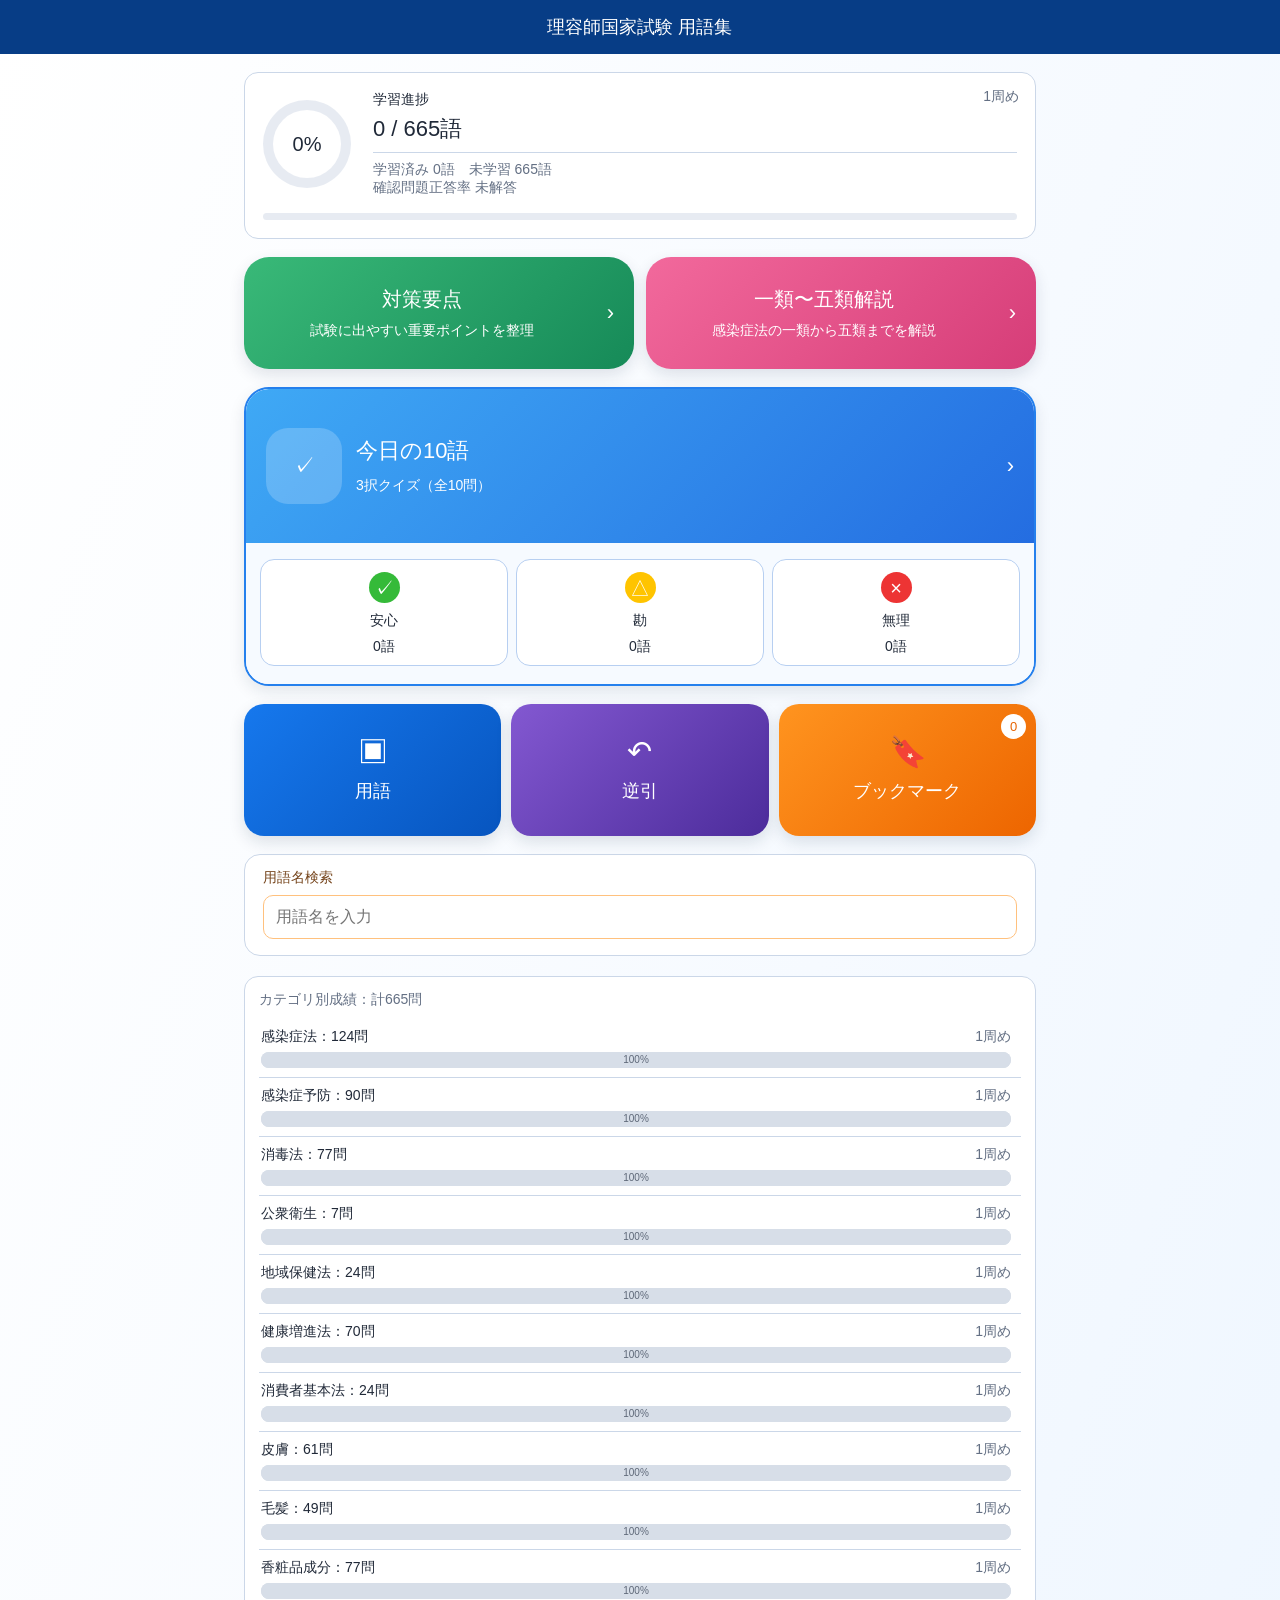
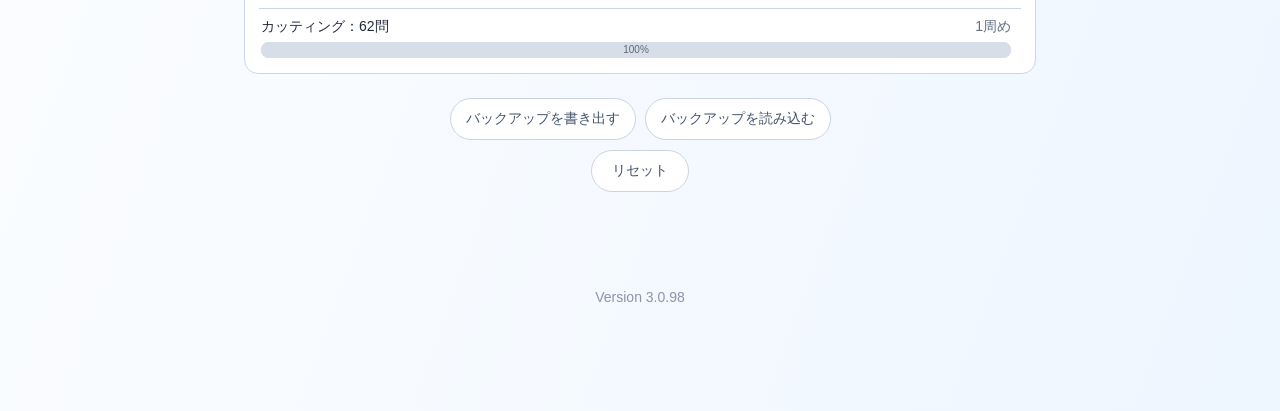
==== commit e5642b9f: "Add files via upload" ====
--- a/index.html
+++ b/index.html
@@ -3,12 +3,12 @@
 <head>
 <meta charset="utf-8">
 <meta name="viewport" content="width=device-width,initial-scale=1,viewport-fit=cover">
-<title>理容師国家試験 用語集 Version 3.0.97</title>
+<title>理容師国家試験 用語集 Version 3.0.98</title>
 <link rel="manifest" href="manifest.webmanifest">
 <link rel="apple-touch-icon" href="apple-touch-icon.png">
 <link rel="icon" type="image/png" sizes="32x32" href="favicon-32.png">
 <link rel="icon" type="image/png" sizes="192x192" href="icon-192.png">
-<link rel="stylesheet" href="style.css?v=3.0.97">
+<link rel="stylesheet" href="style.css?v=3.0.98">
 <style>
 :root{--navy:#073d86;--blue:#3477d4;--line:#cbd7e8;--pale:#f5f9fe;--text:#202938;--muted:#647084;--green:#35ba39;--yellow:#ffc400;--red:#ed3434;--gray:#b9c2cf}*{box-sizing:border-box}body{margin:0;background:linear-gradient(110deg,#fff 0%,#f6faff 58%,#eef6ff 100%);color:var(--text);font-family:-apple-system,BlinkMacSystemFont,"Hiragino Sans","Yu Gothic",sans-serif;font-weight:400}.g-nav{position:sticky;top:0;z-index:30;display:grid;grid-template-columns:54px 1fr 54px;align-items:center;height:54px;padding:0 8px;background:var(--navy);color:#fff}.g-nav a{display:grid;place-items:center;height:44px;color:#fff;text-decoration:none;font-size:22px}.g-nav span{text-align:center;font-size:18px}.page{max-width:820px;margin:auto;padding:18px 14px 104px}.summary-card{display:grid;grid-template-columns:96px 1fr;gap:14px;align-items:center;padding:18px;border:1px solid var(--line);border-radius:14px;background:#fff}.ring{display:grid;place-items:center;width:88px;height:88px;border-radius:50%;background:conic-gradient(var(--blue) var(--progress),#e7ebf2 0);position:relative}.ring:before{content:'';position:absolute;inset:10px;border-radius:50%;background:#fff}.ring span{position:relative;font-size:20px}.summary-label{font-size:14px}.summary-main{margin:5px 0 8px;font-size:22px}.summary-sub{border-top:1px solid var(--line);padding-top:8px;font-size:14px;color:var(--muted)}.status-grid{display:grid;grid-template-columns:repeat(4,1fr);gap:8px;margin:13px 0 9px}.status-box{padding:12px 4px;border:1px solid var(--line);border-radius:12px;background:#fff;text-align:center;font-size:14px}.status-dot{display:block;width:18px;height:18px;margin:0 auto 7px;border-radius:50%}.status-box em{display:block;margin-top:3px;font-style:normal;font-size:16px}.status-box.safe .status-dot{background:var(--green)}.status-box.caution .status-dot{background:var(--yellow)}.status-box.danger .status-dot{background:var(--red)}.status-box.unlearned .status-dot{background:var(--gray)}.progress-line{height:7px;margin:12px 4px 22px;border-radius:9px;background:#e7ebf2;overflow:hidden}.progress-line i{display:block;height:100%;background:var(--blue)}.view-head{display:grid;grid-template-columns:42px 1fr 42px;align-items:center;margin-bottom:12px}.view-head button{height:40px;border:1px solid var(--line);border-radius:10px;background:#fff;font:inherit}.view-head h1{margin:0;text-align:center;font-size:18px;font-weight:400}.study-progress{height:7px;margin-bottom:15px;border-radius:6px;background:#e4eaf2;overflow:hidden}.study-progress i{display:block;height:100%;background:var(--blue)}.study-count{text-align:center;color:var(--muted);font-size:14px}.study-card,.term-card,.result-card{margin-top:12px;border:1px solid var(--line);border-radius:14px;background:#fff;overflow:hidden}.term-front{display:grid;place-items:center;min-height:230px;padding:24px;text-align:center}.term-front h2{margin:8px 0;font-size:22px;font-weight:400}.term-category{color:var(--muted);font-size:14px}.next-button{display:block;width:calc(100% - 28px);min-height:50px;margin:0 14px 14px;border:0;border-radius:10px;background:var(--navy);color:#fff;font:inherit;font-size:16px}.term-back{border-top:1px solid var(--line);padding:15px}.term-field{margin-bottom:13px;padding-bottom:13px;border-bottom:1px solid #e7ecf3}.term-label{margin-bottom:5px;color:var(--muted);font-size:14px}.term-value{line-height:1.72}.term-value ul{margin:0;padding-left:1.3em}.exam-points{margin-left:-5px;margin-right:-5px;padding:10px 7px;border:0;border-radius:8px;background:#fff8df}.source-details summary{padding:7px 0;color:var(--muted);font-size:14px;cursor:pointer}.source-content{padding:8px 0;font-size:14px;line-height:1.7}.source-content a{color:var(--navy)}.review-pill{display:inline-block;margin-top:6px;padding:3px 8px;border-radius:999px;background:#fff0cc;color:#765500;font-size:14px}.quiz{margin-top:14px;padding:14px;border-top:1px solid var(--line);background:#f8fbff}.quiz h3{margin:0 0 11px;font-size:16px;font-weight:400;line-height:1.6}.quiz-choice{display:flex;width:100%;min-height:46px;margin:7px 0;padding:10px;border:1px solid var(--line);border-radius:9px;background:#fff;text-align:left;font:inherit;line-height:1.5}.quiz-choice.correct{border-color:var(--green);background:#effbef}.quiz-choice.wrong{border-color:var(--red);background:#fff1f1}.quiz-result{margin-top:10px;padding:10px;border-radius:9px;background:#fff;line-height:1.6}.assessment{display:grid;grid-template-columns:repeat(4,minmax(0,1fr));gap:7px;padding:14px;border-top:1px solid var(--line)}.assessment button{min-width:0;min-height:48px;padding-left:3px;padding-right:3px;border:1px solid var(--line);border-radius:9px;background:#fff;font:inherit;font-size:14px}.assessment button.selected{box-shadow:0 0 0 2px var(--navy)}.next-review{padding:0 14px 12px;text-align:center;color:var(--muted);font-size:14px}.term-card summary{display:grid;grid-template-columns:22px minmax(0,1fr) auto;gap:8px;align-items:center;min-height:56px;padding:0 13px;cursor:pointer;list-style:none}.term-card summary::-webkit-details-marker{display:none}.term-card[open] .arrow{transform:rotate(90deg)}.term-card .next-button{display:block;width:calc(100% - 28px);min-height:50px;margin:0 14px 14px;border:0;border-radius:10px;background:var(--navy);color:#fff;font:inherit;font-size:16px}.term-back{border-top:1px solid var(--line)}.assessment-inline{display:grid;grid-template-columns:repeat(4,minmax(0,1fr));gap:6px;margin-top:12px}.assessment-inline button{min-width:0;min-height:42px;padding-left:2px;padding-right:2px;font-size:14px;border:1px solid var(--line);border-radius:8px;background:#fff}.empty{padding:40px 10px;text-align:center;color:var(--muted)}.result-card{padding:20px;text-align:center}.result-grid{display:grid;grid-template-columns:repeat(2,1fr);gap:8px;margin:16px 0}.result-grid div{padding:10px;border:1px solid var(--line);border-radius:9px}.due-label{color:#b32424;font-size:14px}@media(max-width:440px){.page{padding-left:11px;padding-right:11px}.summary-card{grid-template-columns:82px 1fr;padding:14px}.ring{width:76px;height:76px}.status-grid{gap:5px}.status-box{font-size:14px}.status-box em{font-size:14px}}
 
@@ -376,10 +376,10 @@
 <body>
 <nav class="g-nav"><button id="glossaryBack" class="header-nav-button" type="button" onclick="Glossary.back()" aria-label="戻る" hidden>‹</button><span class="g-title">理容師国家試験 用語集</span><button id="glossaryHome" class="header-nav-button" type="button" onclick="Glossary.home()" aria-label="ホームへ戻る" hidden>⌂</button></nav>
 <main class="page" id="app"></main>
-<script src="glossaryData.js?v=3.0.97"></script>
-<script src="glossaryQuizData.js?v=3.0.97"></script>
-<script src="infectionDiseaseData.js?v=3.0.97"></script>
-<script src="glossaryApp.js?v=3.0.97"></script>
+<script src="glossaryData.js?v=3.0.98"></script>
+<script src="glossaryQuizData.js?v=3.0.98"></script>
+<script src="infectionDiseaseData.js?v=3.0.98"></script>
+<script src="glossaryApp.js?v=3.0.98"></script>
 <script>
 if('serviceWorker' in navigator){
  let controlled=Boolean(navigator.serviceWorker.controller),reloading=false;
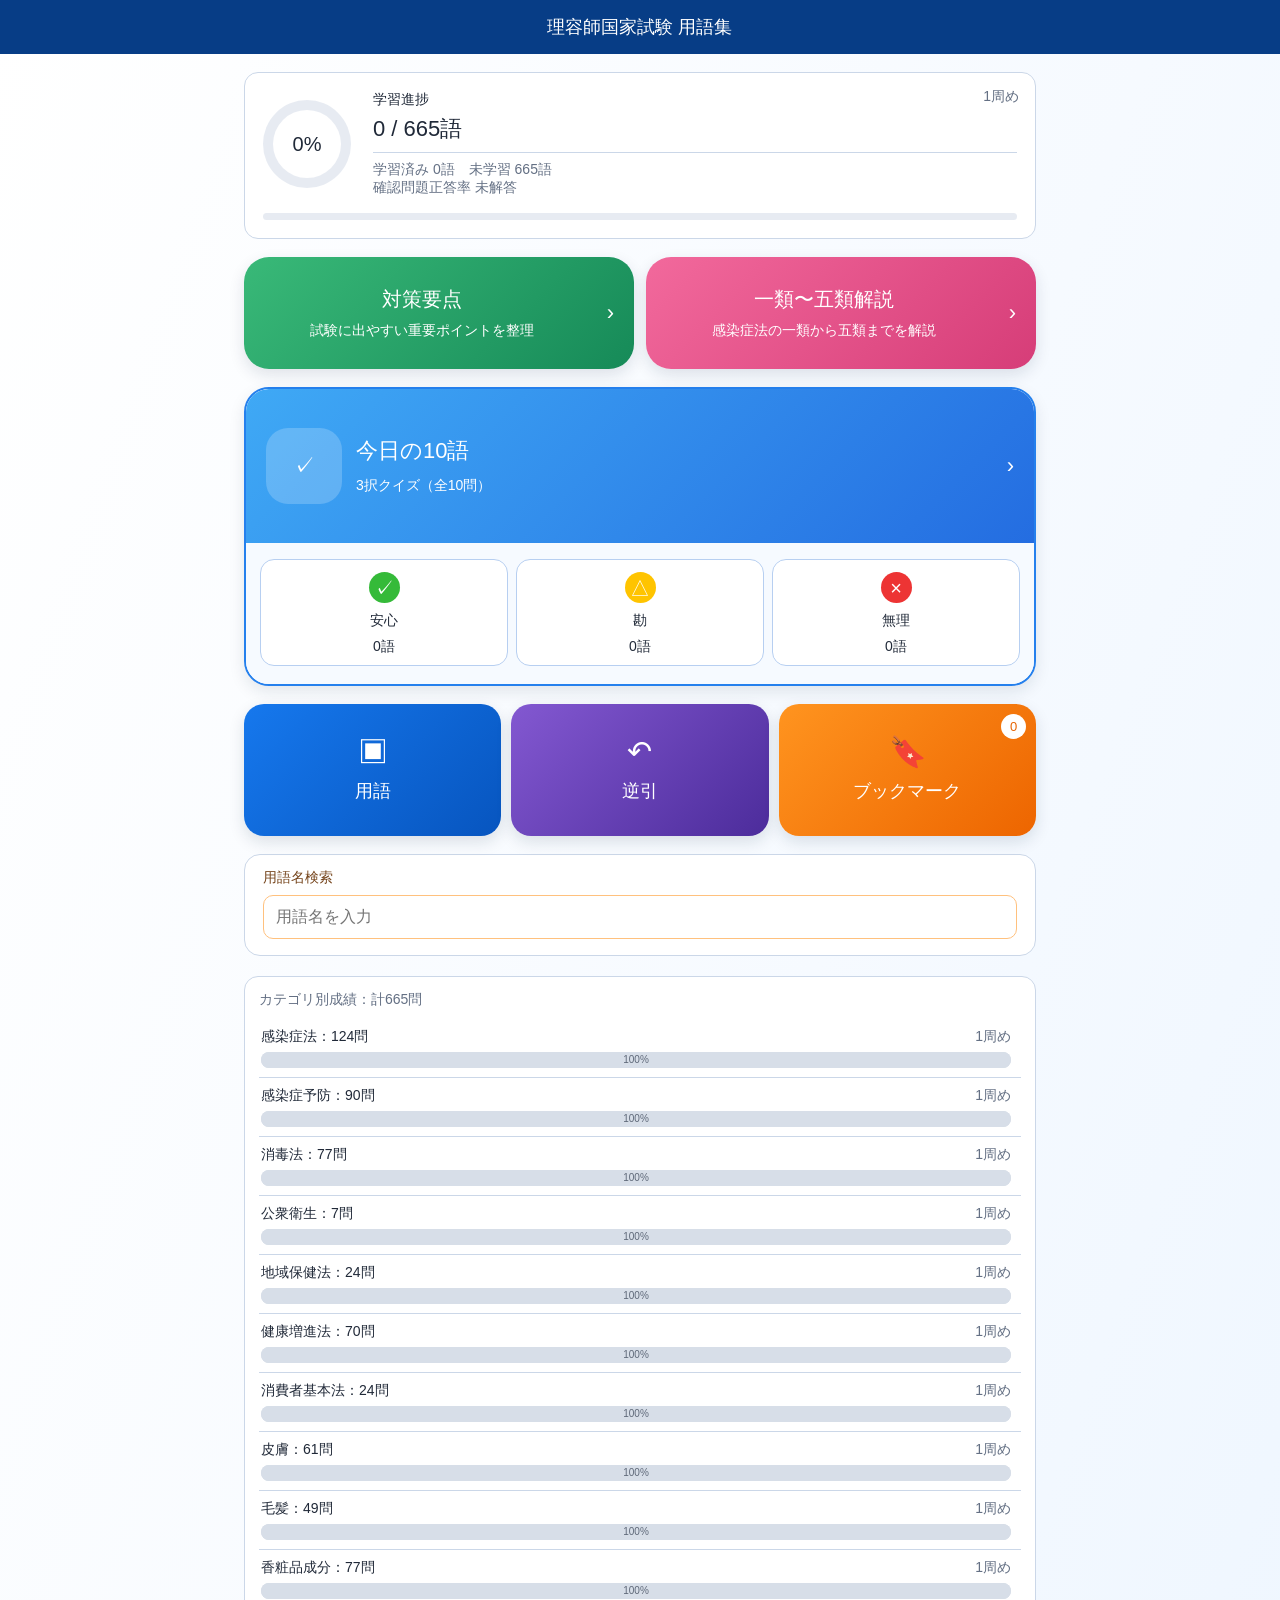
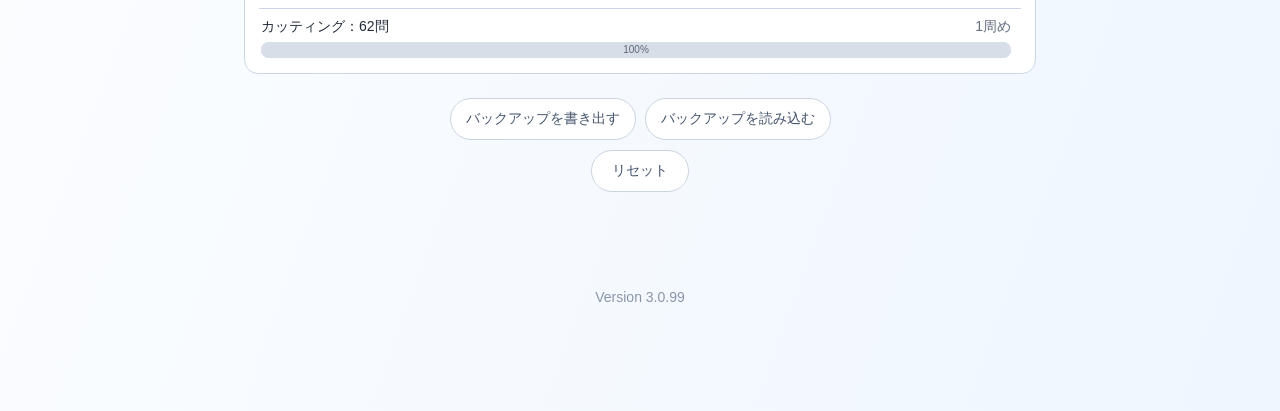
==== commit 49e82602: "Add files via upload" ====
--- a/index.html
+++ b/index.html
@@ -3,12 +3,12 @@
 <head>
 <meta charset="utf-8">
 <meta name="viewport" content="width=device-width,initial-scale=1,viewport-fit=cover">
-<title>理容師国家試験 用語集 Version 3.0.98</title>
+<title>理容師国家試験 用語集 Version 3.0.99</title>
 <link rel="manifest" href="manifest.webmanifest">
 <link rel="apple-touch-icon" href="apple-touch-icon.png">
 <link rel="icon" type="image/png" sizes="32x32" href="favicon-32.png">
 <link rel="icon" type="image/png" sizes="192x192" href="icon-192.png">
-<link rel="stylesheet" href="style.css?v=3.0.98">
+<link rel="stylesheet" href="style.css?v=3.0.99">
 <style>
 :root{--navy:#073d86;--blue:#3477d4;--line:#cbd7e8;--pale:#f5f9fe;--text:#202938;--muted:#647084;--green:#35ba39;--yellow:#ffc400;--red:#ed3434;--gray:#b9c2cf}*{box-sizing:border-box}body{margin:0;background:linear-gradient(110deg,#fff 0%,#f6faff 58%,#eef6ff 100%);color:var(--text);font-family:-apple-system,BlinkMacSystemFont,"Hiragino Sans","Yu Gothic",sans-serif;font-weight:400}.g-nav{position:sticky;top:0;z-index:30;display:grid;grid-template-columns:54px 1fr 54px;align-items:center;height:54px;padding:0 8px;background:var(--navy);color:#fff}.g-nav a{display:grid;place-items:center;height:44px;color:#fff;text-decoration:none;font-size:22px}.g-nav span{text-align:center;font-size:18px}.page{max-width:820px;margin:auto;padding:18px 14px 104px}.summary-card{display:grid;grid-template-columns:96px 1fr;gap:14px;align-items:center;padding:18px;border:1px solid var(--line);border-radius:14px;background:#fff}.ring{display:grid;place-items:center;width:88px;height:88px;border-radius:50%;background:conic-gradient(var(--blue) var(--progress),#e7ebf2 0);position:relative}.ring:before{content:'';position:absolute;inset:10px;border-radius:50%;background:#fff}.ring span{position:relative;font-size:20px}.summary-label{font-size:14px}.summary-main{margin:5px 0 8px;font-size:22px}.summary-sub{border-top:1px solid var(--line);padding-top:8px;font-size:14px;color:var(--muted)}.status-grid{display:grid;grid-template-columns:repeat(4,1fr);gap:8px;margin:13px 0 9px}.status-box{padding:12px 4px;border:1px solid var(--line);border-radius:12px;background:#fff;text-align:center;font-size:14px}.status-dot{display:block;width:18px;height:18px;margin:0 auto 7px;border-radius:50%}.status-box em{display:block;margin-top:3px;font-style:normal;font-size:16px}.status-box.safe .status-dot{background:var(--green)}.status-box.caution .status-dot{background:var(--yellow)}.status-box.danger .status-dot{background:var(--red)}.status-box.unlearned .status-dot{background:var(--gray)}.progress-line{height:7px;margin:12px 4px 22px;border-radius:9px;background:#e7ebf2;overflow:hidden}.progress-line i{display:block;height:100%;background:var(--blue)}.view-head{display:grid;grid-template-columns:42px 1fr 42px;align-items:center;margin-bottom:12px}.view-head button{height:40px;border:1px solid var(--line);border-radius:10px;background:#fff;font:inherit}.view-head h1{margin:0;text-align:center;font-size:18px;font-weight:400}.study-progress{height:7px;margin-bottom:15px;border-radius:6px;background:#e4eaf2;overflow:hidden}.study-progress i{display:block;height:100%;background:var(--blue)}.study-count{text-align:center;color:var(--muted);font-size:14px}.study-card,.term-card,.result-card{margin-top:12px;border:1px solid var(--line);border-radius:14px;background:#fff;overflow:hidden}.term-front{display:grid;place-items:center;min-height:230px;padding:24px;text-align:center}.term-front h2{margin:8px 0;font-size:22px;font-weight:400}.term-category{color:var(--muted);font-size:14px}.next-button{display:block;width:calc(100% - 28px);min-height:50px;margin:0 14px 14px;border:0;border-radius:10px;background:var(--navy);color:#fff;font:inherit;font-size:16px}.term-back{border-top:1px solid var(--line);padding:15px}.term-field{margin-bottom:13px;padding-bottom:13px;border-bottom:1px solid #e7ecf3}.term-label{margin-bottom:5px;color:var(--muted);font-size:14px}.term-value{line-height:1.72}.term-value ul{margin:0;padding-left:1.3em}.exam-points{margin-left:-5px;margin-right:-5px;padding:10px 7px;border:0;border-radius:8px;background:#fff8df}.source-details summary{padding:7px 0;color:var(--muted);font-size:14px;cursor:pointer}.source-content{padding:8px 0;font-size:14px;line-height:1.7}.source-content a{color:var(--navy)}.review-pill{display:inline-block;margin-top:6px;padding:3px 8px;border-radius:999px;background:#fff0cc;color:#765500;font-size:14px}.quiz{margin-top:14px;padding:14px;border-top:1px solid var(--line);background:#f8fbff}.quiz h3{margin:0 0 11px;font-size:16px;font-weight:400;line-height:1.6}.quiz-choice{display:flex;width:100%;min-height:46px;margin:7px 0;padding:10px;border:1px solid var(--line);border-radius:9px;background:#fff;text-align:left;font:inherit;line-height:1.5}.quiz-choice.correct{border-color:var(--green);background:#effbef}.quiz-choice.wrong{border-color:var(--red);background:#fff1f1}.quiz-result{margin-top:10px;padding:10px;border-radius:9px;background:#fff;line-height:1.6}.assessment{display:grid;grid-template-columns:repeat(4,minmax(0,1fr));gap:7px;padding:14px;border-top:1px solid var(--line)}.assessment button{min-width:0;min-height:48px;padding-left:3px;padding-right:3px;border:1px solid var(--line);border-radius:9px;background:#fff;font:inherit;font-size:14px}.assessment button.selected{box-shadow:0 0 0 2px var(--navy)}.next-review{padding:0 14px 12px;text-align:center;color:var(--muted);font-size:14px}.term-card summary{display:grid;grid-template-columns:22px minmax(0,1fr) auto;gap:8px;align-items:center;min-height:56px;padding:0 13px;cursor:pointer;list-style:none}.term-card summary::-webkit-details-marker{display:none}.term-card[open] .arrow{transform:rotate(90deg)}.term-card .next-button{display:block;width:calc(100% - 28px);min-height:50px;margin:0 14px 14px;border:0;border-radius:10px;background:var(--navy);color:#fff;font:inherit;font-size:16px}.term-back{border-top:1px solid var(--line)}.assessment-inline{display:grid;grid-template-columns:repeat(4,minmax(0,1fr));gap:6px;margin-top:12px}.assessment-inline button{min-width:0;min-height:42px;padding-left:2px;padding-right:2px;font-size:14px;border:1px solid var(--line);border-radius:8px;background:#fff}.empty{padding:40px 10px;text-align:center;color:var(--muted)}.result-card{padding:20px;text-align:center}.result-grid{display:grid;grid-template-columns:repeat(2,1fr);gap:8px;margin:16px 0}.result-grid div{padding:10px;border:1px solid var(--line);border-radius:9px}.due-label{color:#b32424;font-size:14px}@media(max-width:440px){.page{padding-left:11px;padding-right:11px}.summary-card{grid-template-columns:82px 1fr;padding:14px}.ring{width:76px;height:76px}.status-grid{gap:5px}.status-box{font-size:14px}.status-box em{font-size:14px}}
 
@@ -376,10 +376,10 @@
 <body>
 <nav class="g-nav"><button id="glossaryBack" class="header-nav-button" type="button" onclick="Glossary.back()" aria-label="戻る" hidden>‹</button><span class="g-title">理容師国家試験 用語集</span><button id="glossaryHome" class="header-nav-button" type="button" onclick="Glossary.home()" aria-label="ホームへ戻る" hidden>⌂</button></nav>
 <main class="page" id="app"></main>
-<script src="glossaryData.js?v=3.0.98"></script>
-<script src="glossaryQuizData.js?v=3.0.98"></script>
-<script src="infectionDiseaseData.js?v=3.0.98"></script>
-<script src="glossaryApp.js?v=3.0.98"></script>
+<script src="glossaryData.js?v=3.0.99"></script>
+<script src="glossaryQuizData.js?v=3.0.99"></script>
+<script src="infectionDiseaseData.js?v=3.0.99"></script>
+<script src="glossaryApp.js?v=3.0.99"></script>
 <script>
 if('serviceWorker' in navigator){
  let controlled=Boolean(navigator.serviceWorker.controller),reloading=false;
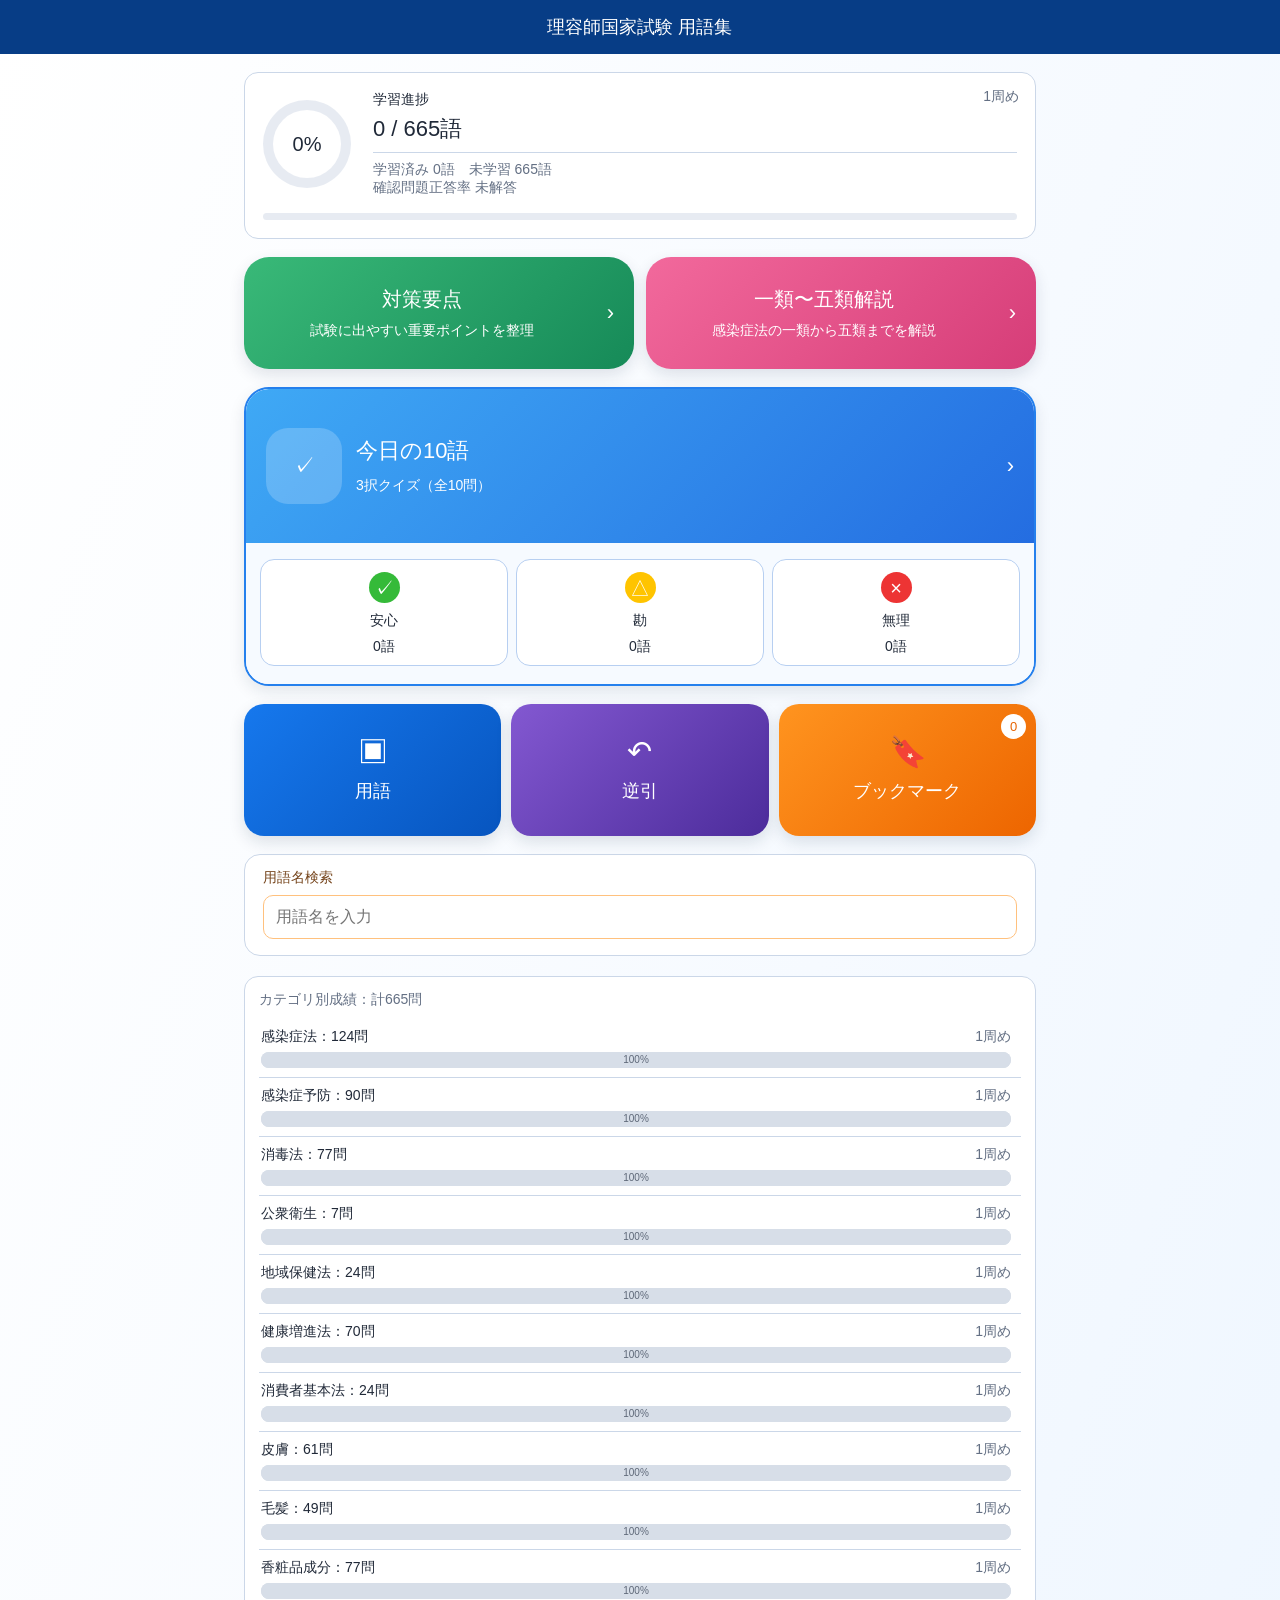
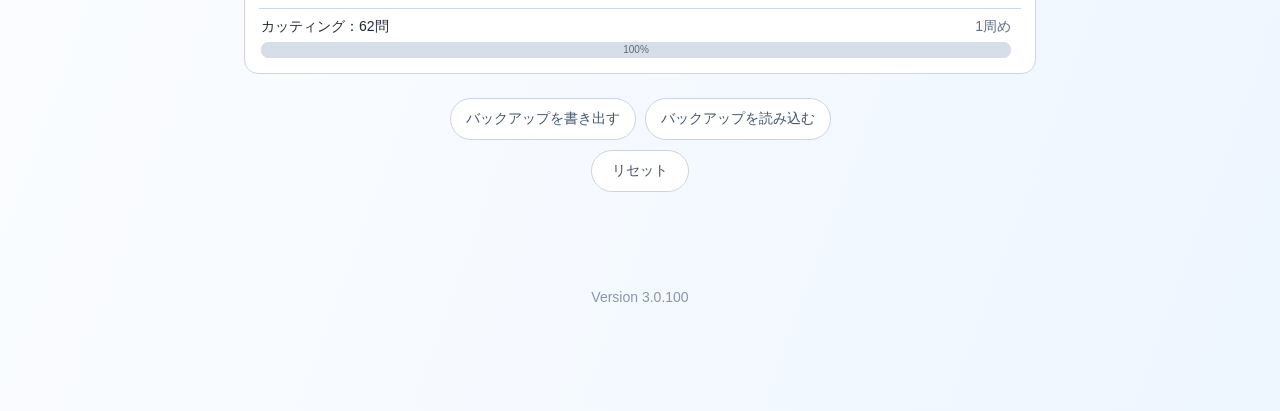
==== commit 9c41519a: "Add files via upload" ====
--- a/index.html
+++ b/index.html
@@ -3,12 +3,12 @@
 <head>
 <meta charset="utf-8">
 <meta name="viewport" content="width=device-width,initial-scale=1,viewport-fit=cover">
-<title>理容師国家試験 用語集 Version 3.0.99</title>
+<title>理容師国家試験 用語集 Version 3.0.100</title>
 <link rel="manifest" href="manifest.webmanifest">
 <link rel="apple-touch-icon" href="apple-touch-icon.png">
 <link rel="icon" type="image/png" sizes="32x32" href="favicon-32.png">
 <link rel="icon" type="image/png" sizes="192x192" href="icon-192.png">
-<link rel="stylesheet" href="style.css?v=3.0.99">
+<link rel="stylesheet" href="style.css?v=3.0.100">
 <style>
 :root{--navy:#073d86;--blue:#3477d4;--line:#cbd7e8;--pale:#f5f9fe;--text:#202938;--muted:#647084;--green:#35ba39;--yellow:#ffc400;--red:#ed3434;--gray:#b9c2cf}*{box-sizing:border-box}body{margin:0;background:linear-gradient(110deg,#fff 0%,#f6faff 58%,#eef6ff 100%);color:var(--text);font-family:-apple-system,BlinkMacSystemFont,"Hiragino Sans","Yu Gothic",sans-serif;font-weight:400}.g-nav{position:sticky;top:0;z-index:30;display:grid;grid-template-columns:54px 1fr 54px;align-items:center;height:54px;padding:0 8px;background:var(--navy);color:#fff}.g-nav a{display:grid;place-items:center;height:44px;color:#fff;text-decoration:none;font-size:22px}.g-nav span{text-align:center;font-size:18px}.page{max-width:820px;margin:auto;padding:18px 14px 104px}.summary-card{display:grid;grid-template-columns:96px 1fr;gap:14px;align-items:center;padding:18px;border:1px solid var(--line);border-radius:14px;background:#fff}.ring{display:grid;place-items:center;width:88px;height:88px;border-radius:50%;background:conic-gradient(var(--blue) var(--progress),#e7ebf2 0);position:relative}.ring:before{content:'';position:absolute;inset:10px;border-radius:50%;background:#fff}.ring span{position:relative;font-size:20px}.summary-label{font-size:14px}.summary-main{margin:5px 0 8px;font-size:22px}.summary-sub{border-top:1px solid var(--line);padding-top:8px;font-size:14px;color:var(--muted)}.status-grid{display:grid;grid-template-columns:repeat(4,1fr);gap:8px;margin:13px 0 9px}.status-box{padding:12px 4px;border:1px solid var(--line);border-radius:12px;background:#fff;text-align:center;font-size:14px}.status-dot{display:block;width:18px;height:18px;margin:0 auto 7px;border-radius:50%}.status-box em{display:block;margin-top:3px;font-style:normal;font-size:16px}.status-box.safe .status-dot{background:var(--green)}.status-box.caution .status-dot{background:var(--yellow)}.status-box.danger .status-dot{background:var(--red)}.status-box.unlearned .status-dot{background:var(--gray)}.progress-line{height:7px;margin:12px 4px 22px;border-radius:9px;background:#e7ebf2;overflow:hidden}.progress-line i{display:block;height:100%;background:var(--blue)}.view-head{display:grid;grid-template-columns:42px 1fr 42px;align-items:center;margin-bottom:12px}.view-head button{height:40px;border:1px solid var(--line);border-radius:10px;background:#fff;font:inherit}.view-head h1{margin:0;text-align:center;font-size:18px;font-weight:400}.study-progress{height:7px;margin-bottom:15px;border-radius:6px;background:#e4eaf2;overflow:hidden}.study-progress i{display:block;height:100%;background:var(--blue)}.study-count{text-align:center;color:var(--muted);font-size:14px}.study-card,.term-card,.result-card{margin-top:12px;border:1px solid var(--line);border-radius:14px;background:#fff;overflow:hidden}.term-front{display:grid;place-items:center;min-height:230px;padding:24px;text-align:center}.term-front h2{margin:8px 0;font-size:22px;font-weight:400}.term-category{color:var(--muted);font-size:14px}.next-button{display:block;width:calc(100% - 28px);min-height:50px;margin:0 14px 14px;border:0;border-radius:10px;background:var(--navy);color:#fff;font:inherit;font-size:16px}.term-back{border-top:1px solid var(--line);padding:15px}.term-field{margin-bottom:13px;padding-bottom:13px;border-bottom:1px solid #e7ecf3}.term-label{margin-bottom:5px;color:var(--muted);font-size:14px}.term-value{line-height:1.72}.term-value ul{margin:0;padding-left:1.3em}.exam-points{margin-left:-5px;margin-right:-5px;padding:10px 7px;border:0;border-radius:8px;background:#fff8df}.source-details summary{padding:7px 0;color:var(--muted);font-size:14px;cursor:pointer}.source-content{padding:8px 0;font-size:14px;line-height:1.7}.source-content a{color:var(--navy)}.review-pill{display:inline-block;margin-top:6px;padding:3px 8px;border-radius:999px;background:#fff0cc;color:#765500;font-size:14px}.quiz{margin-top:14px;padding:14px;border-top:1px solid var(--line);background:#f8fbff}.quiz h3{margin:0 0 11px;font-size:16px;font-weight:400;line-height:1.6}.quiz-choice{display:flex;width:100%;min-height:46px;margin:7px 0;padding:10px;border:1px solid var(--line);border-radius:9px;background:#fff;text-align:left;font:inherit;line-height:1.5}.quiz-choice.correct{border-color:var(--green);background:#effbef}.quiz-choice.wrong{border-color:var(--red);background:#fff1f1}.quiz-result{margin-top:10px;padding:10px;border-radius:9px;background:#fff;line-height:1.6}.assessment{display:grid;grid-template-columns:repeat(4,minmax(0,1fr));gap:7px;padding:14px;border-top:1px solid var(--line)}.assessment button{min-width:0;min-height:48px;padding-left:3px;padding-right:3px;border:1px solid var(--line);border-radius:9px;background:#fff;font:inherit;font-size:14px}.assessment button.selected{box-shadow:0 0 0 2px var(--navy)}.next-review{padding:0 14px 12px;text-align:center;color:var(--muted);font-size:14px}.term-card summary{display:grid;grid-template-columns:22px minmax(0,1fr) auto;gap:8px;align-items:center;min-height:56px;padding:0 13px;cursor:pointer;list-style:none}.term-card summary::-webkit-details-marker{display:none}.term-card[open] .arrow{transform:rotate(90deg)}.term-card .next-button{display:block;width:calc(100% - 28px);min-height:50px;margin:0 14px 14px;border:0;border-radius:10px;background:var(--navy);color:#fff;font:inherit;font-size:16px}.term-back{border-top:1px solid var(--line)}.assessment-inline{display:grid;grid-template-columns:repeat(4,minmax(0,1fr));gap:6px;margin-top:12px}.assessment-inline button{min-width:0;min-height:42px;padding-left:2px;padding-right:2px;font-size:14px;border:1px solid var(--line);border-radius:8px;background:#fff}.empty{padding:40px 10px;text-align:center;color:var(--muted)}.result-card{padding:20px;text-align:center}.result-grid{display:grid;grid-template-columns:repeat(2,1fr);gap:8px;margin:16px 0}.result-grid div{padding:10px;border:1px solid var(--line);border-radius:9px}.due-label{color:#b32424;font-size:14px}@media(max-width:440px){.page{padding-left:11px;padding-right:11px}.summary-card{grid-template-columns:82px 1fr;padding:14px}.ring{width:76px;height:76px}.status-grid{gap:5px}.status-box{font-size:14px}.status-box em{font-size:14px}}
 
@@ -376,10 +376,10 @@
 <body>
 <nav class="g-nav"><button id="glossaryBack" class="header-nav-button" type="button" onclick="Glossary.back()" aria-label="戻る" hidden>‹</button><span class="g-title">理容師国家試験 用語集</span><button id="glossaryHome" class="header-nav-button" type="button" onclick="Glossary.home()" aria-label="ホームへ戻る" hidden>⌂</button></nav>
 <main class="page" id="app"></main>
-<script src="glossaryData.js?v=3.0.99"></script>
-<script src="glossaryQuizData.js?v=3.0.99"></script>
-<script src="infectionDiseaseData.js?v=3.0.99"></script>
-<script src="glossaryApp.js?v=3.0.99"></script>
+<script src="glossaryData.js?v=3.0.100"></script>
+<script src="glossaryQuizData.js?v=3.0.100"></script>
+<script src="infectionDiseaseData.js?v=3.0.100"></script>
+<script src="glossaryApp.js?v=3.0.100"></script>
 <script>
 if('serviceWorker' in navigator){
  let controlled=Boolean(navigator.serviceWorker.controller),reloading=false;
--- a/style.css
+++ b/style.css
@@ -87,3 +87,6 @@
 .today-session-navigation{position:fixed;z-index:45;right:0;bottom:0;left:0;grid-template-columns:1fr 1fr;width:min(820px,100%);margin:0 auto;padding:10px 14px calc(10px + env(safe-area-inset-bottom));border-top:1px solid #c9d8ee;background:#f6faff;box-shadow:0 -6px 18px rgba(16,35,63,.12)}
 .today-session-navigation button{min-height:50px}.today-session-navigation button:first-child{border-color:#2580ed;background:linear-gradient(135deg,#3fa9f5 0%,#246de1 100%);color:#fff}.today-session-navigation .session-next{border-color:#2580ed;background:linear-gradient(135deg,#3fa9f5 0%,#246de1 100%)}
 @media(max-width:440px){.today-session-navigation{padding-right:11px;padding-left:11px}}
+.dictionary-link{display:inline;padding:0;border:0;border-bottom:1px dotted #5579a5;background:transparent;color:#174f91;font:inherit;line-height:inherit;cursor:pointer;-webkit-tap-highlight-color:rgba(34,119,223,.16)}
+.dictionary-modal[hidden]{display:none}.dictionary-modal{position:fixed;z-index:1000;inset:0;display:grid;place-items:center;padding:18px}.dictionary-backdrop{position:absolute;inset:0;background:rgba(16,35,63,.44)}.dictionary-sheet{position:relative;width:min(560px,100%);max-height:min(78vh,680px);overflow:hidden;border:1px solid var(--line);border-radius:20px;background:#fff;box-shadow:0 18px 48px rgba(16,35,63,.28)}.dictionary-sheet-scroll{max-height:min(78vh,680px);padding:22px 20px calc(22px + env(safe-area-inset-bottom));overflow-y:auto;overscroll-behavior:contain;-webkit-overflow-scrolling:touch}.dictionary-close{position:absolute;z-index:2;top:10px;right:10px;display:grid;place-items:center;width:42px;height:42px;border:1px solid var(--line);border-radius:50%;background:#fff;color:var(--text);font:inherit;font-size:25px;line-height:1;cursor:pointer}.dictionary-category{padding-right:48px;color:var(--muted);font-size:14px}.dictionary-sheet h2{margin:6px 48px 2px 0;font-size:20px;line-height:1.4}.dictionary-reading{margin-top:3px;color:var(--muted);font-size:14px}.dictionary-sheet section{margin-top:18px}.dictionary-sheet h3{margin:0 0 7px;color:#073d86;font-size:14px}.dictionary-sheet section>div,.dictionary-sheet li{font-size:16px;line-height:1.65}.dictionary-sheet ul{margin:0;padding-left:1.25em}.dictionary-related{display:flex;flex-wrap:wrap;gap:8px}.dictionary-related button{min-height:40px;padding:8px 12px;border:1px solid #b9cde5;border-radius:999px;background:#f6faff;color:#174f91;font:inherit}.dictionary-actions{display:grid;grid-template-columns:repeat(2,minmax(0,1fr));gap:9px;margin-top:22px}.dictionary-actions button{min-height:46px;padding:10px 8px;border:1px solid #073d86;border-radius:11px;background:#073d86;color:#fff;font:inherit}.dictionary-open{overflow:hidden}.dictionary-modal,.dictionary-modal *{touch-action:pan-y}
+@media(max-width:440px){.dictionary-modal{align-items:end;padding:10px}.dictionary-sheet{max-height:82vh;border-radius:18px}.dictionary-sheet-scroll{max-height:82vh;padding:20px 17px calc(18px + env(safe-area-inset-bottom))}.dictionary-actions{grid-template-columns:1fr}}
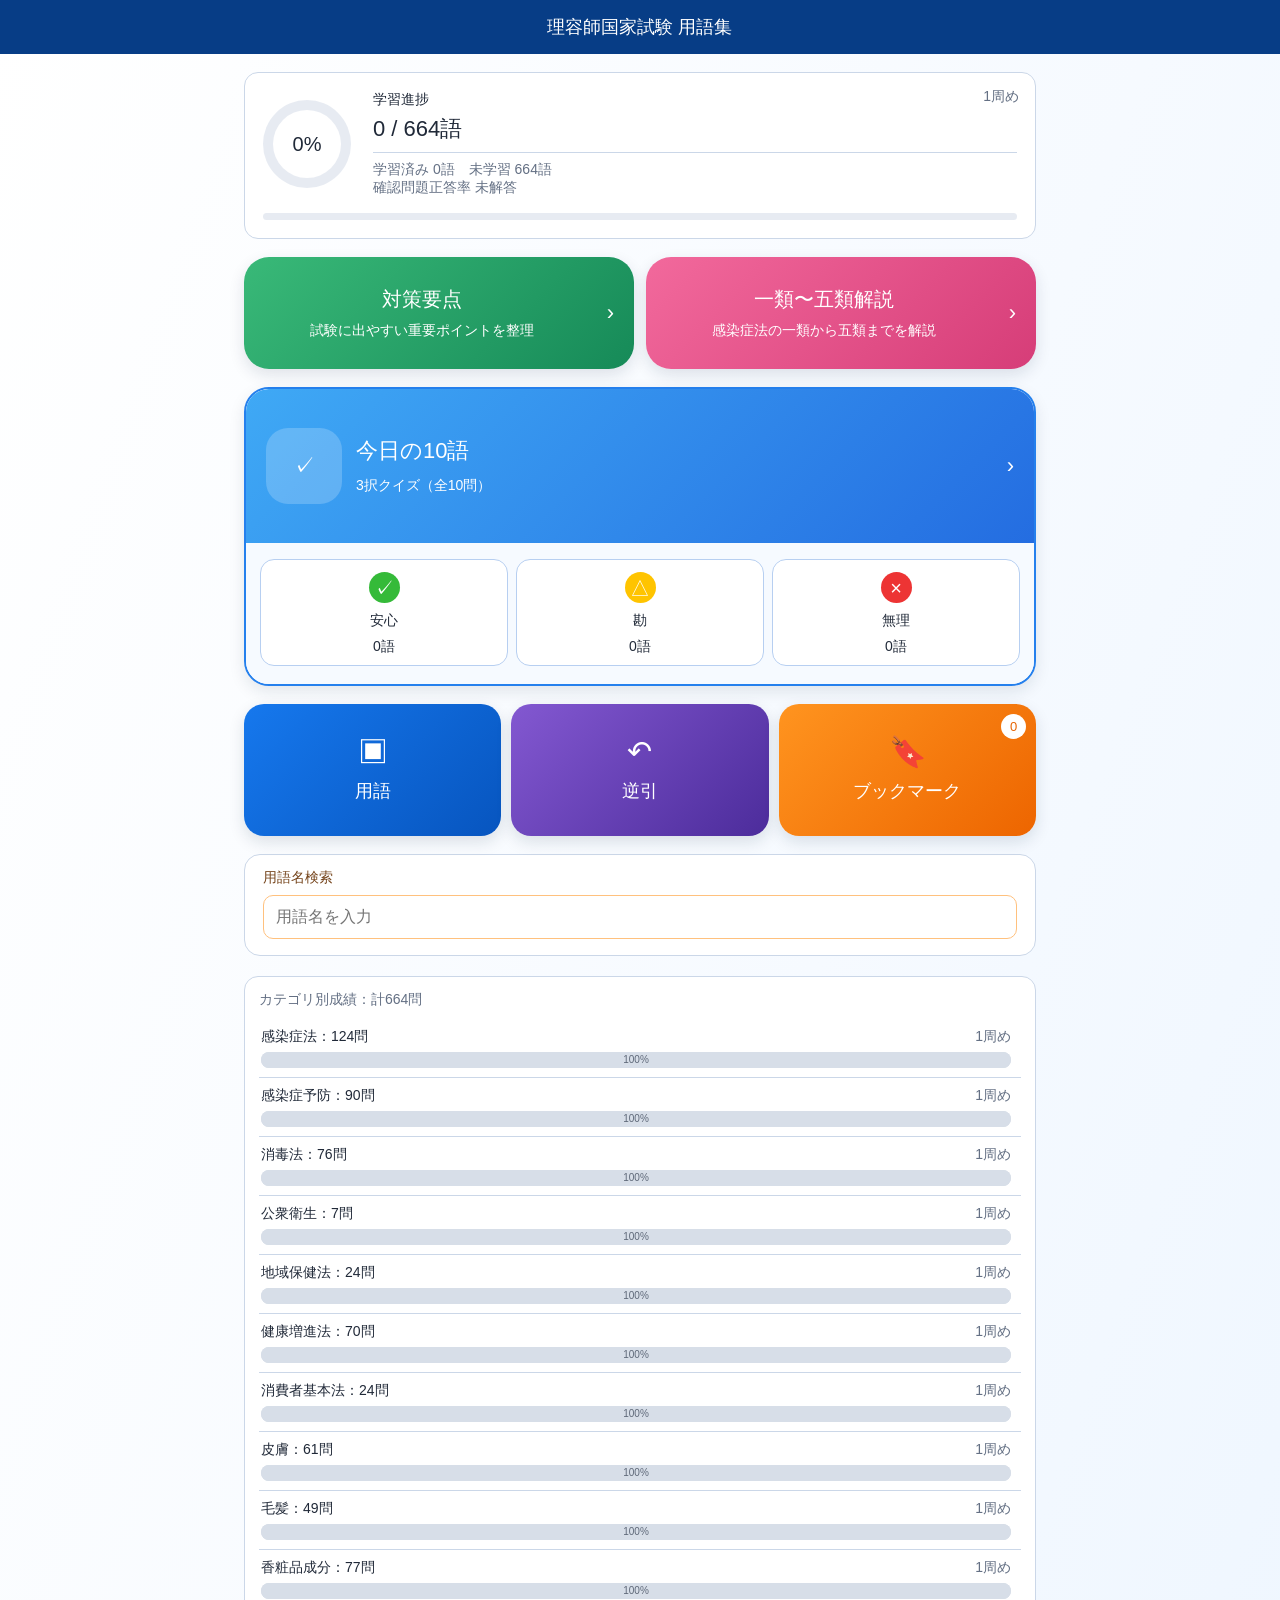
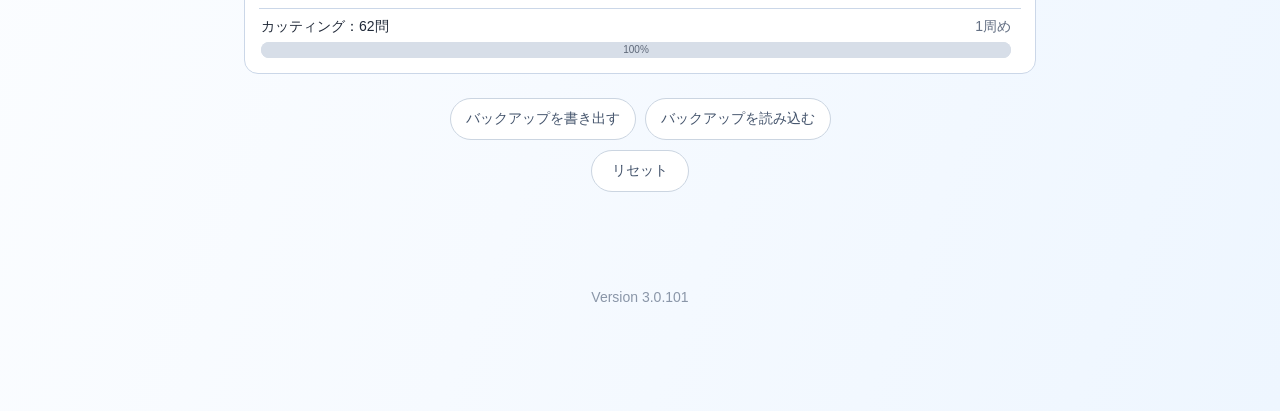
==== commit bbde9e60: "Add files via upload" ====
--- a/index.html
+++ b/index.html
@@ -3,12 +3,12 @@
 <head>
 <meta charset="utf-8">
 <meta name="viewport" content="width=device-width,initial-scale=1,viewport-fit=cover">
-<title>理容師国家試験 用語集 Version 3.0.100</title>
+<title>理容師国家試験 用語集 Version 3.0.101</title>
 <link rel="manifest" href="manifest.webmanifest">
 <link rel="apple-touch-icon" href="apple-touch-icon.png">
 <link rel="icon" type="image/png" sizes="32x32" href="favicon-32.png">
 <link rel="icon" type="image/png" sizes="192x192" href="icon-192.png">
-<link rel="stylesheet" href="style.css?v=3.0.100">
+<link rel="stylesheet" href="style.css?v=3.0.101">
 <style>
 :root{--navy:#073d86;--blue:#3477d4;--line:#cbd7e8;--pale:#f5f9fe;--text:#202938;--muted:#647084;--green:#35ba39;--yellow:#ffc400;--red:#ed3434;--gray:#b9c2cf}*{box-sizing:border-box}body{margin:0;background:linear-gradient(110deg,#fff 0%,#f6faff 58%,#eef6ff 100%);color:var(--text);font-family:-apple-system,BlinkMacSystemFont,"Hiragino Sans","Yu Gothic",sans-serif;font-weight:400}.g-nav{position:sticky;top:0;z-index:30;display:grid;grid-template-columns:54px 1fr 54px;align-items:center;height:54px;padding:0 8px;background:var(--navy);color:#fff}.g-nav a{display:grid;place-items:center;height:44px;color:#fff;text-decoration:none;font-size:22px}.g-nav span{text-align:center;font-size:18px}.page{max-width:820px;margin:auto;padding:18px 14px 104px}.summary-card{display:grid;grid-template-columns:96px 1fr;gap:14px;align-items:center;padding:18px;border:1px solid var(--line);border-radius:14px;background:#fff}.ring{display:grid;place-items:center;width:88px;height:88px;border-radius:50%;background:conic-gradient(var(--blue) var(--progress),#e7ebf2 0);position:relative}.ring:before{content:'';position:absolute;inset:10px;border-radius:50%;background:#fff}.ring span{position:relative;font-size:20px}.summary-label{font-size:14px}.summary-main{margin:5px 0 8px;font-size:22px}.summary-sub{border-top:1px solid var(--line);padding-top:8px;font-size:14px;color:var(--muted)}.status-grid{display:grid;grid-template-columns:repeat(4,1fr);gap:8px;margin:13px 0 9px}.status-box{padding:12px 4px;border:1px solid var(--line);border-radius:12px;background:#fff;text-align:center;font-size:14px}.status-dot{display:block;width:18px;height:18px;margin:0 auto 7px;border-radius:50%}.status-box em{display:block;margin-top:3px;font-style:normal;font-size:16px}.status-box.safe .status-dot{background:var(--green)}.status-box.caution .status-dot{background:var(--yellow)}.status-box.danger .status-dot{background:var(--red)}.status-box.unlearned .status-dot{background:var(--gray)}.progress-line{height:7px;margin:12px 4px 22px;border-radius:9px;background:#e7ebf2;overflow:hidden}.progress-line i{display:block;height:100%;background:var(--blue)}.view-head{display:grid;grid-template-columns:42px 1fr 42px;align-items:center;margin-bottom:12px}.view-head button{height:40px;border:1px solid var(--line);border-radius:10px;background:#fff;font:inherit}.view-head h1{margin:0;text-align:center;font-size:18px;font-weight:400}.study-progress{height:7px;margin-bottom:15px;border-radius:6px;background:#e4eaf2;overflow:hidden}.study-progress i{display:block;height:100%;background:var(--blue)}.study-count{text-align:center;color:var(--muted);font-size:14px}.study-card,.term-card,.result-card{margin-top:12px;border:1px solid var(--line);border-radius:14px;background:#fff;overflow:hidden}.term-front{display:grid;place-items:center;min-height:230px;padding:24px;text-align:center}.term-front h2{margin:8px 0;font-size:22px;font-weight:400}.term-category{color:var(--muted);font-size:14px}.next-button{display:block;width:calc(100% - 28px);min-height:50px;margin:0 14px 14px;border:0;border-radius:10px;background:var(--navy);color:#fff;font:inherit;font-size:16px}.term-back{border-top:1px solid var(--line);padding:15px}.term-field{margin-bottom:13px;padding-bottom:13px;border-bottom:1px solid #e7ecf3}.term-label{margin-bottom:5px;color:var(--muted);font-size:14px}.term-value{line-height:1.72}.term-value ul{margin:0;padding-left:1.3em}.exam-points{margin-left:-5px;margin-right:-5px;padding:10px 7px;border:0;border-radius:8px;background:#fff8df}.source-details summary{padding:7px 0;color:var(--muted);font-size:14px;cursor:pointer}.source-content{padding:8px 0;font-size:14px;line-height:1.7}.source-content a{color:var(--navy)}.review-pill{display:inline-block;margin-top:6px;padding:3px 8px;border-radius:999px;background:#fff0cc;color:#765500;font-size:14px}.quiz{margin-top:14px;padding:14px;border-top:1px solid var(--line);background:#f8fbff}.quiz h3{margin:0 0 11px;font-size:16px;font-weight:400;line-height:1.6}.quiz-choice{display:flex;width:100%;min-height:46px;margin:7px 0;padding:10px;border:1px solid var(--line);border-radius:9px;background:#fff;text-align:left;font:inherit;line-height:1.5}.quiz-choice.correct{border-color:var(--green);background:#effbef}.quiz-choice.wrong{border-color:var(--red);background:#fff1f1}.quiz-result{margin-top:10px;padding:10px;border-radius:9px;background:#fff;line-height:1.6}.assessment{display:grid;grid-template-columns:repeat(4,minmax(0,1fr));gap:7px;padding:14px;border-top:1px solid var(--line)}.assessment button{min-width:0;min-height:48px;padding-left:3px;padding-right:3px;border:1px solid var(--line);border-radius:9px;background:#fff;font:inherit;font-size:14px}.assessment button.selected{box-shadow:0 0 0 2px var(--navy)}.next-review{padding:0 14px 12px;text-align:center;color:var(--muted);font-size:14px}.term-card summary{display:grid;grid-template-columns:22px minmax(0,1fr) auto;gap:8px;align-items:center;min-height:56px;padding:0 13px;cursor:pointer;list-style:none}.term-card summary::-webkit-details-marker{display:none}.term-card[open] .arrow{transform:rotate(90deg)}.term-card .next-button{display:block;width:calc(100% - 28px);min-height:50px;margin:0 14px 14px;border:0;border-radius:10px;background:var(--navy);color:#fff;font:inherit;font-size:16px}.term-back{border-top:1px solid var(--line)}.assessment-inline{display:grid;grid-template-columns:repeat(4,minmax(0,1fr));gap:6px;margin-top:12px}.assessment-inline button{min-width:0;min-height:42px;padding-left:2px;padding-right:2px;font-size:14px;border:1px solid var(--line);border-radius:8px;background:#fff}.empty{padding:40px 10px;text-align:center;color:var(--muted)}.result-card{padding:20px;text-align:center}.result-grid{display:grid;grid-template-columns:repeat(2,1fr);gap:8px;margin:16px 0}.result-grid div{padding:10px;border:1px solid var(--line);border-radius:9px}.due-label{color:#b32424;font-size:14px}@media(max-width:440px){.page{padding-left:11px;padding-right:11px}.summary-card{grid-template-columns:82px 1fr;padding:14px}.ring{width:76px;height:76px}.status-grid{gap:5px}.status-box{font-size:14px}.status-box em{font-size:14px}}
 
@@ -376,10 +376,10 @@
 <body>
 <nav class="g-nav"><button id="glossaryBack" class="header-nav-button" type="button" onclick="Glossary.back()" aria-label="戻る" hidden>‹</button><span class="g-title">理容師国家試験 用語集</span><button id="glossaryHome" class="header-nav-button" type="button" onclick="Glossary.home()" aria-label="ホームへ戻る" hidden>⌂</button></nav>
 <main class="page" id="app"></main>
-<script src="glossaryData.js?v=3.0.100"></script>
-<script src="glossaryQuizData.js?v=3.0.100"></script>
-<script src="infectionDiseaseData.js?v=3.0.100"></script>
-<script src="glossaryApp.js?v=3.0.100"></script>
+<script src="glossaryData.js?v=3.0.101"></script>
+<script src="glossaryQuizData.js?v=3.0.101"></script>
+<script src="infectionDiseaseData.js?v=3.0.101"></script>
+<script src="glossaryApp.js?v=3.0.101"></script>
 <script>
 if('serviceWorker' in navigator){
  let controlled=Boolean(navigator.serviceWorker.controller),reloading=false;
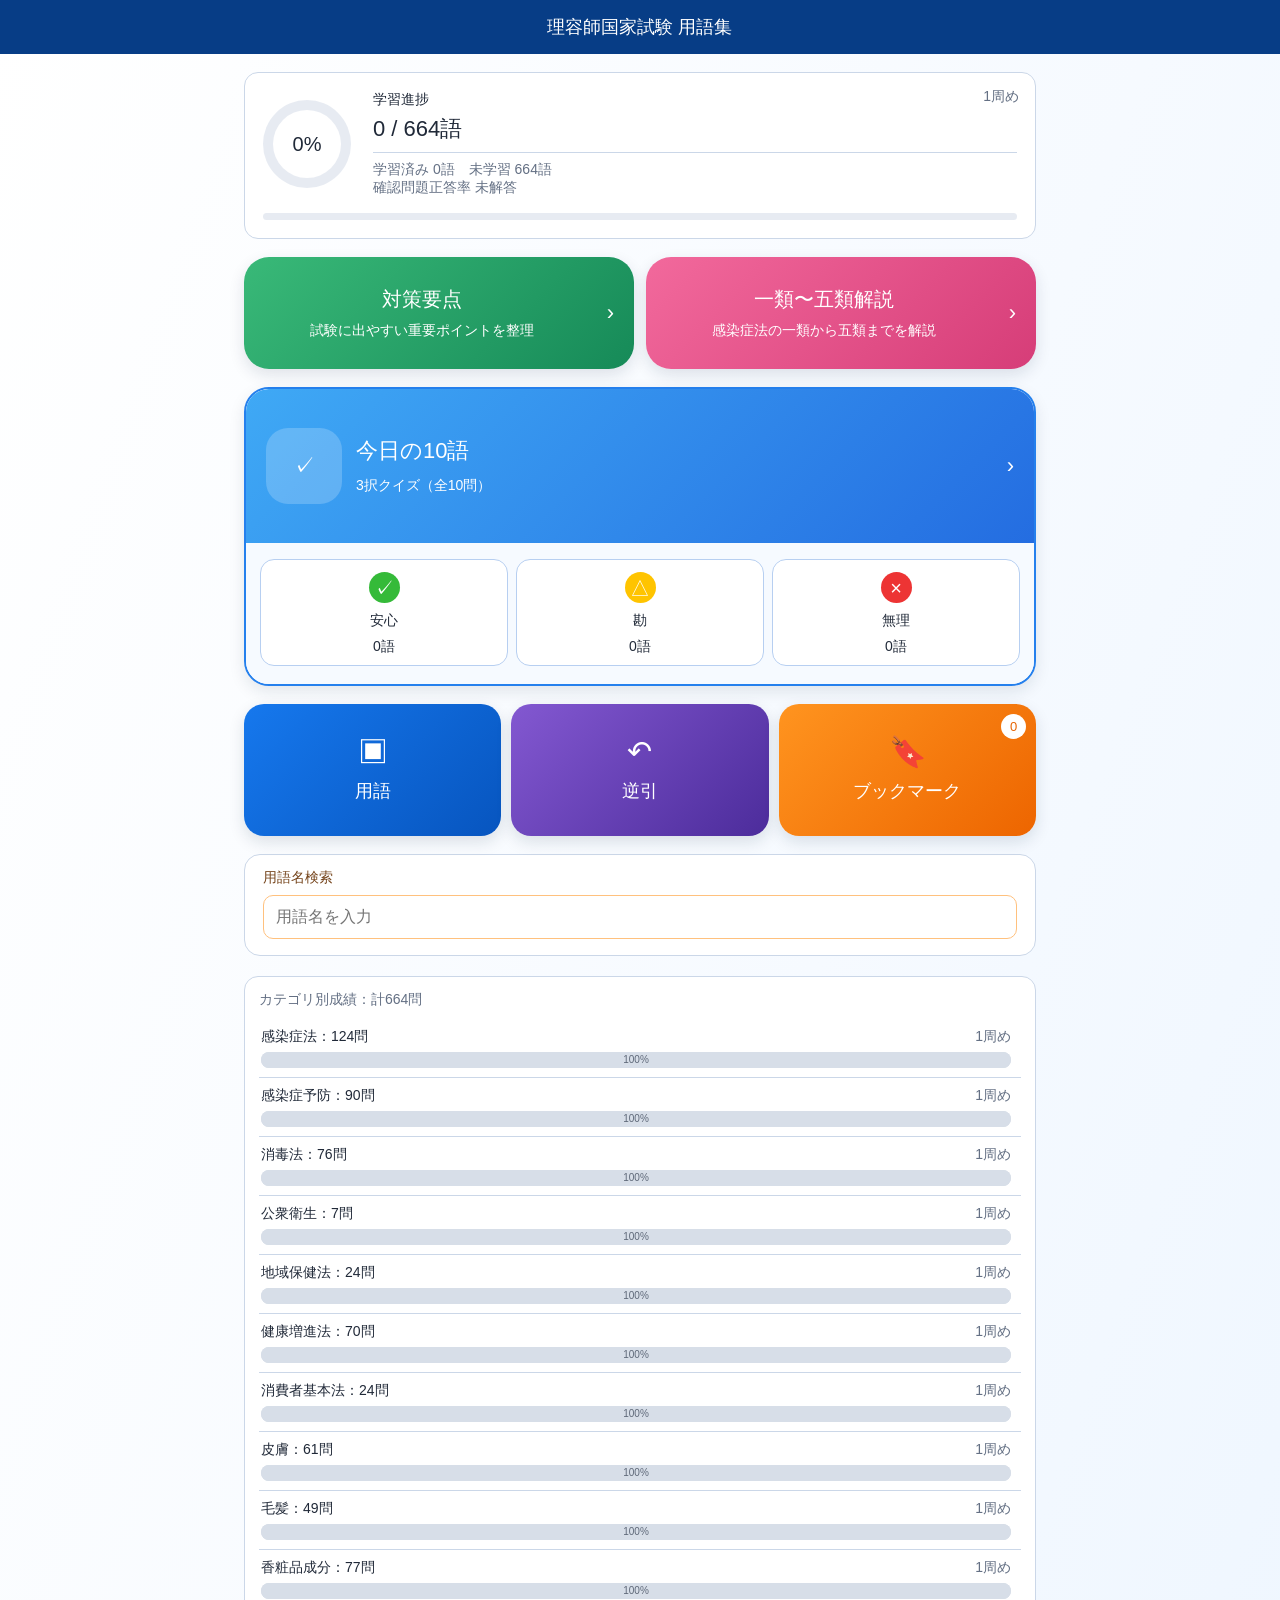
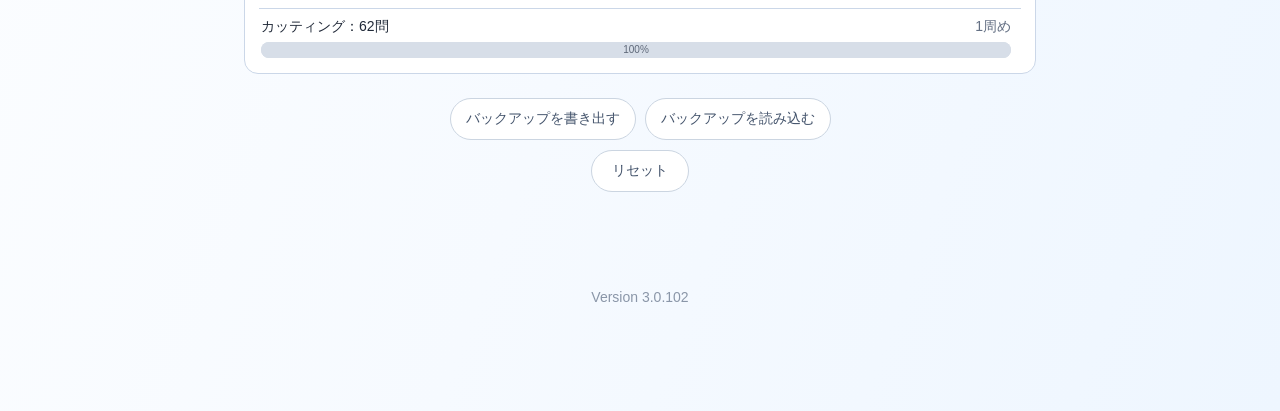
==== commit a2942ebd: "Add files via upload" ====
--- a/index.html
+++ b/index.html
@@ -3,12 +3,12 @@
 <head>
 <meta charset="utf-8">
 <meta name="viewport" content="width=device-width,initial-scale=1,viewport-fit=cover">
-<title>理容師国家試験 用語集 Version 3.0.101</title>
+<title>理容師国家試験 用語集 Version 3.0.102</title>
 <link rel="manifest" href="manifest.webmanifest">
 <link rel="apple-touch-icon" href="apple-touch-icon.png">
 <link rel="icon" type="image/png" sizes="32x32" href="favicon-32.png">
 <link rel="icon" type="image/png" sizes="192x192" href="icon-192.png">
-<link rel="stylesheet" href="style.css?v=3.0.101">
+<link rel="stylesheet" href="style.css?v=3.0.102">
 <style>
 :root{--navy:#073d86;--blue:#3477d4;--line:#cbd7e8;--pale:#f5f9fe;--text:#202938;--muted:#647084;--green:#35ba39;--yellow:#ffc400;--red:#ed3434;--gray:#b9c2cf}*{box-sizing:border-box}body{margin:0;background:linear-gradient(110deg,#fff 0%,#f6faff 58%,#eef6ff 100%);color:var(--text);font-family:-apple-system,BlinkMacSystemFont,"Hiragino Sans","Yu Gothic",sans-serif;font-weight:400}.g-nav{position:sticky;top:0;z-index:30;display:grid;grid-template-columns:54px 1fr 54px;align-items:center;height:54px;padding:0 8px;background:var(--navy);color:#fff}.g-nav a{display:grid;place-items:center;height:44px;color:#fff;text-decoration:none;font-size:22px}.g-nav span{text-align:center;font-size:18px}.page{max-width:820px;margin:auto;padding:18px 14px 104px}.summary-card{display:grid;grid-template-columns:96px 1fr;gap:14px;align-items:center;padding:18px;border:1px solid var(--line);border-radius:14px;background:#fff}.ring{display:grid;place-items:center;width:88px;height:88px;border-radius:50%;background:conic-gradient(var(--blue) var(--progress),#e7ebf2 0);position:relative}.ring:before{content:'';position:absolute;inset:10px;border-radius:50%;background:#fff}.ring span{position:relative;font-size:20px}.summary-label{font-size:14px}.summary-main{margin:5px 0 8px;font-size:22px}.summary-sub{border-top:1px solid var(--line);padding-top:8px;font-size:14px;color:var(--muted)}.status-grid{display:grid;grid-template-columns:repeat(4,1fr);gap:8px;margin:13px 0 9px}.status-box{padding:12px 4px;border:1px solid var(--line);border-radius:12px;background:#fff;text-align:center;font-size:14px}.status-dot{display:block;width:18px;height:18px;margin:0 auto 7px;border-radius:50%}.status-box em{display:block;margin-top:3px;font-style:normal;font-size:16px}.status-box.safe .status-dot{background:var(--green)}.status-box.caution .status-dot{background:var(--yellow)}.status-box.danger .status-dot{background:var(--red)}.status-box.unlearned .status-dot{background:var(--gray)}.progress-line{height:7px;margin:12px 4px 22px;border-radius:9px;background:#e7ebf2;overflow:hidden}.progress-line i{display:block;height:100%;background:var(--blue)}.view-head{display:grid;grid-template-columns:42px 1fr 42px;align-items:center;margin-bottom:12px}.view-head button{height:40px;border:1px solid var(--line);border-radius:10px;background:#fff;font:inherit}.view-head h1{margin:0;text-align:center;font-size:18px;font-weight:400}.study-progress{height:7px;margin-bottom:15px;border-radius:6px;background:#e4eaf2;overflow:hidden}.study-progress i{display:block;height:100%;background:var(--blue)}.study-count{text-align:center;color:var(--muted);font-size:14px}.study-card,.term-card,.result-card{margin-top:12px;border:1px solid var(--line);border-radius:14px;background:#fff;overflow:hidden}.term-front{display:grid;place-items:center;min-height:230px;padding:24px;text-align:center}.term-front h2{margin:8px 0;font-size:22px;font-weight:400}.term-category{color:var(--muted);font-size:14px}.next-button{display:block;width:calc(100% - 28px);min-height:50px;margin:0 14px 14px;border:0;border-radius:10px;background:var(--navy);color:#fff;font:inherit;font-size:16px}.term-back{border-top:1px solid var(--line);padding:15px}.term-field{margin-bottom:13px;padding-bottom:13px;border-bottom:1px solid #e7ecf3}.term-label{margin-bottom:5px;color:var(--muted);font-size:14px}.term-value{line-height:1.72}.term-value ul{margin:0;padding-left:1.3em}.exam-points{margin-left:-5px;margin-right:-5px;padding:10px 7px;border:0;border-radius:8px;background:#fff8df}.source-details summary{padding:7px 0;color:var(--muted);font-size:14px;cursor:pointer}.source-content{padding:8px 0;font-size:14px;line-height:1.7}.source-content a{color:var(--navy)}.review-pill{display:inline-block;margin-top:6px;padding:3px 8px;border-radius:999px;background:#fff0cc;color:#765500;font-size:14px}.quiz{margin-top:14px;padding:14px;border-top:1px solid var(--line);background:#f8fbff}.quiz h3{margin:0 0 11px;font-size:16px;font-weight:400;line-height:1.6}.quiz-choice{display:flex;width:100%;min-height:46px;margin:7px 0;padding:10px;border:1px solid var(--line);border-radius:9px;background:#fff;text-align:left;font:inherit;line-height:1.5}.quiz-choice.correct{border-color:var(--green);background:#effbef}.quiz-choice.wrong{border-color:var(--red);background:#fff1f1}.quiz-result{margin-top:10px;padding:10px;border-radius:9px;background:#fff;line-height:1.6}.assessment{display:grid;grid-template-columns:repeat(4,minmax(0,1fr));gap:7px;padding:14px;border-top:1px solid var(--line)}.assessment button{min-width:0;min-height:48px;padding-left:3px;padding-right:3px;border:1px solid var(--line);border-radius:9px;background:#fff;font:inherit;font-size:14px}.assessment button.selected{box-shadow:0 0 0 2px var(--navy)}.next-review{padding:0 14px 12px;text-align:center;color:var(--muted);font-size:14px}.term-card summary{display:grid;grid-template-columns:22px minmax(0,1fr) auto;gap:8px;align-items:center;min-height:56px;padding:0 13px;cursor:pointer;list-style:none}.term-card summary::-webkit-details-marker{display:none}.term-card[open] .arrow{transform:rotate(90deg)}.term-card .next-button{display:block;width:calc(100% - 28px);min-height:50px;margin:0 14px 14px;border:0;border-radius:10px;background:var(--navy);color:#fff;font:inherit;font-size:16px}.term-back{border-top:1px solid var(--line)}.assessment-inline{display:grid;grid-template-columns:repeat(4,minmax(0,1fr));gap:6px;margin-top:12px}.assessment-inline button{min-width:0;min-height:42px;padding-left:2px;padding-right:2px;font-size:14px;border:1px solid var(--line);border-radius:8px;background:#fff}.empty{padding:40px 10px;text-align:center;color:var(--muted)}.result-card{padding:20px;text-align:center}.result-grid{display:grid;grid-template-columns:repeat(2,1fr);gap:8px;margin:16px 0}.result-grid div{padding:10px;border:1px solid var(--line);border-radius:9px}.due-label{color:#b32424;font-size:14px}@media(max-width:440px){.page{padding-left:11px;padding-right:11px}.summary-card{grid-template-columns:82px 1fr;padding:14px}.ring{width:76px;height:76px}.status-grid{gap:5px}.status-box{font-size:14px}.status-box em{font-size:14px}}
 
@@ -376,10 +376,10 @@
 <body>
 <nav class="g-nav"><button id="glossaryBack" class="header-nav-button" type="button" onclick="Glossary.back()" aria-label="戻る" hidden>‹</button><span class="g-title">理容師国家試験 用語集</span><button id="glossaryHome" class="header-nav-button" type="button" onclick="Glossary.home()" aria-label="ホームへ戻る" hidden>⌂</button></nav>
 <main class="page" id="app"></main>
-<script src="glossaryData.js?v=3.0.101"></script>
-<script src="glossaryQuizData.js?v=3.0.101"></script>
-<script src="infectionDiseaseData.js?v=3.0.101"></script>
-<script src="glossaryApp.js?v=3.0.101"></script>
+<script src="glossaryData.js?v=3.0.102"></script>
+<script src="glossaryQuizData.js?v=3.0.102"></script>
+<script src="infectionDiseaseData.js?v=3.0.102"></script>
+<script src="glossaryApp.js?v=3.0.102"></script>
 <script>
 if('serviceWorker' in navigator){
  let controlled=Boolean(navigator.serviceWorker.controller),reloading=false;
